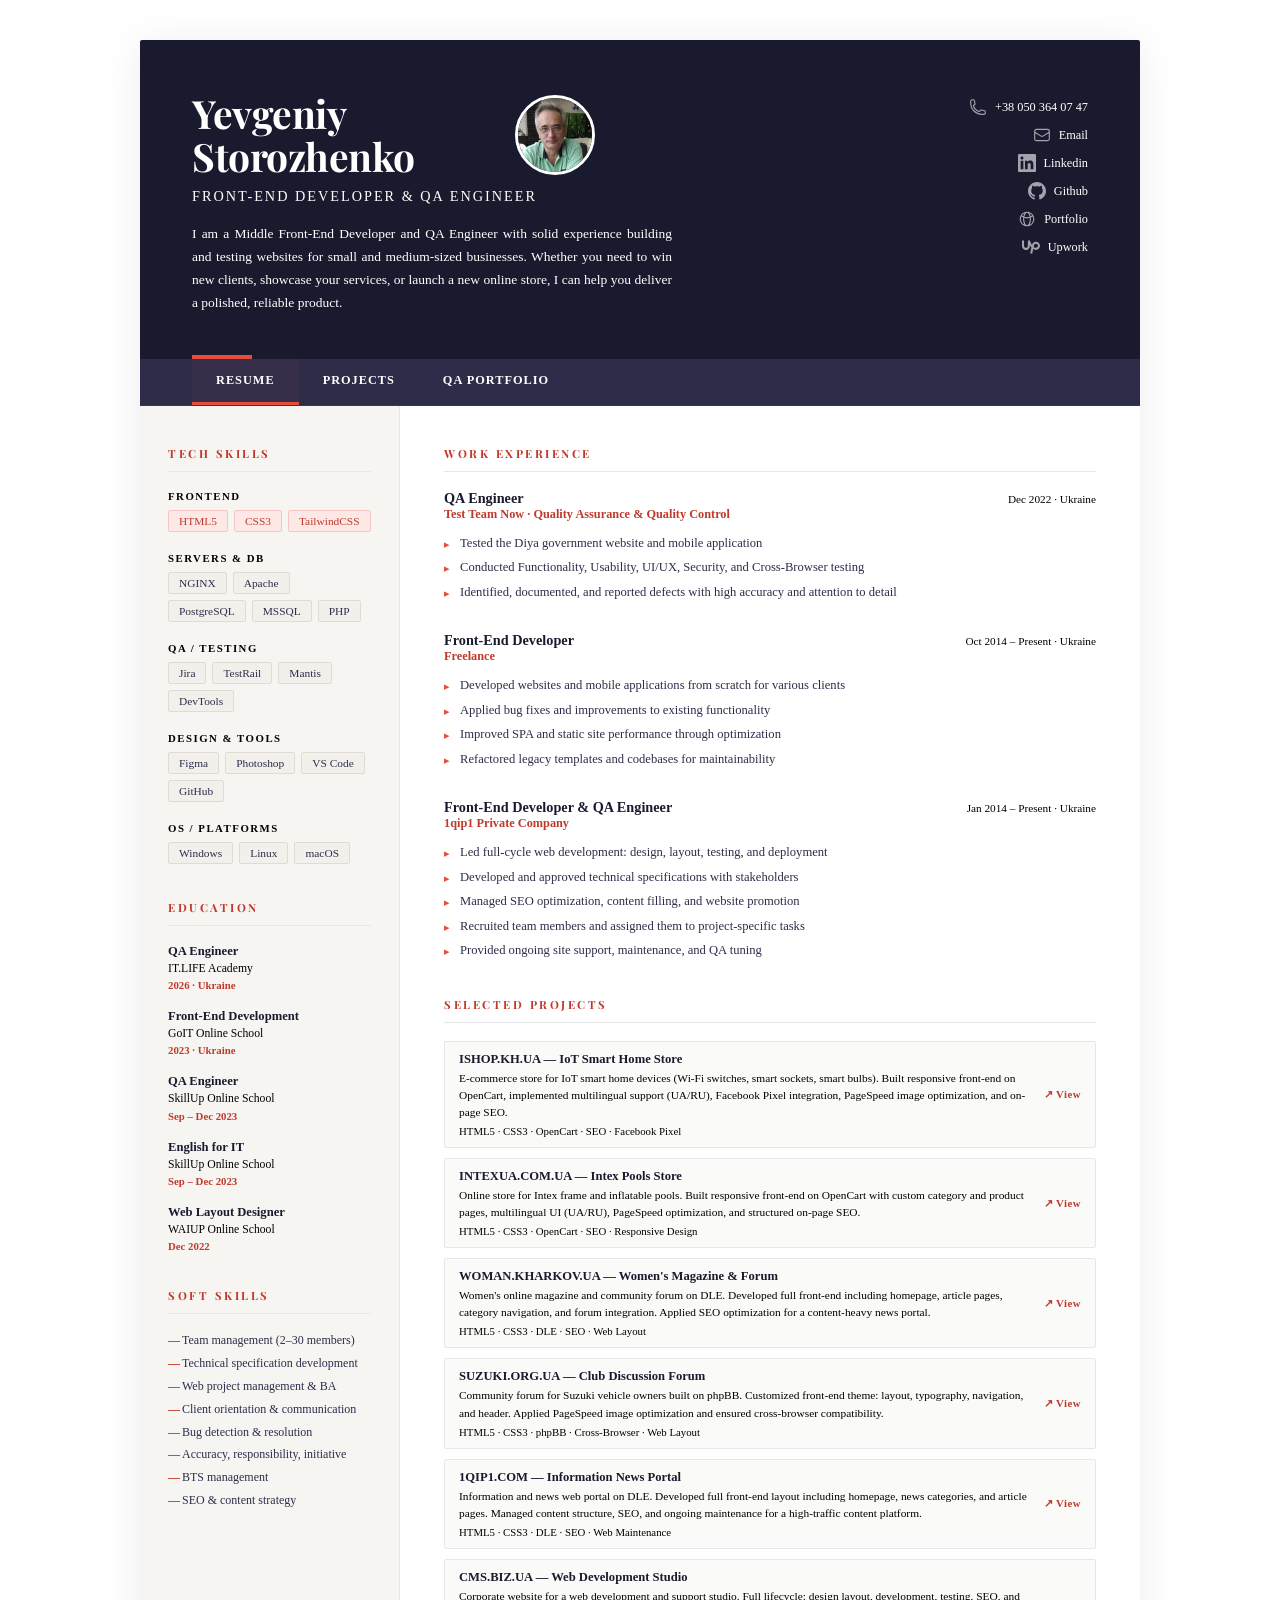
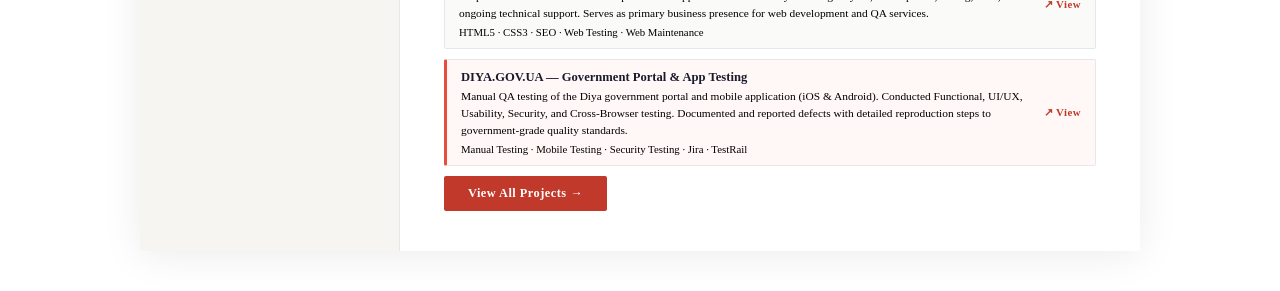
==== index.html @ 616c1025 "Initial commit" ====
<!DOCTYPE html>
<html lang="en">

<head>
  <meta charset="UTF-8">
  <title>Yevgeniy Storozhenko — Front-End Developer & QA Engineer</title>
  <meta name="viewport" content="width=device-width, initial-scale=1.0">
  <meta name="description"
    content="Yevgeniy Storozhenko is a Middle Front-End Developer and QA Engineer. Explore his resume, selected projects, QA portfolio, and web development experience.">
  <meta name="keywords" content="Front-End Developer, QA Engineer, Ukraine, web development, OpenCart, SEO, portfolio">
  <meta name="author" content="Yevgeniy Storozhenko">
  <meta name="robots" content="index, follow">
  <meta property="og:type" content="website">
  <meta property="og:title" content="Yevgeniy Storozhenko — Front-End Developer & QA Engineer">
  <meta property="og:description"
    content="Portfolio and resume of a Middle Front-End Developer and QA Engineer with experience in web development, testing, and SEO.">
  <meta property="og:url" content="http://portfolio.1qip1.com/index.html">
  <meta property="og:image" content="http://portfolio.1qip1.com/img/photo.webp">
  <meta property="og:site_name" content="Yevgeniy Storozhenko Portfolio">
  <meta name="twitter:card" content="summary_large_image">
  <link rel="canonical" href="http://portfolio.1qip1.com/index.html">
  <link rel="preconnect" href="https://fonts.googleapis.com">
  <link rel="preconnect" href="https://fonts.gstatic.com" crossorigin>
  <link rel="stylesheet" href="/styles/styles.css">
  <link rel="manifest" href="manifest.json">
  <link
    href="https://fonts.googleapis.com/css2?family=Playfair+Display:wght@400;700&family=DM+Sans:wght@300;400;500;600&display=swap"
    rel="stylesheet">
  <!-- Structured Data -->
  <script type="application/ld+json">
{
 "@context":"https://schema.org",
 "@type":"Person",
 "name":"Yevgeniy Storozhenko",
 "jobTitle":"QA Engineer",
 "email":"styevgeniy@gmail.com",
 "telephone":"+380503640747",
 "url":"https://portfolio.1qip1.com",
 "sameAs":["https://linkedin.com/in/yevgeniy-storozhenko","https://github.com/StYevgeniy"],
 "image":"https://portfolio.1qip1.com/img/photo.webp",
 "worksFor":[{"@type":"Organization","name":"Test Team Now"}]
}
</script>
  <link rel="icon" type="image/webp" href="img/favicon.webp">
</head>

<body>
  <div class="page">

    <!-- HEADER -->
    <div class="header">
      <div>
        <h1 class="header-name">Yevgeniy<br>Storozhenko
          <img src="img/photo.webp" class="avatar" alt="Yevgeniy Storozhenko" decoding="async" fetchpriority="high">
        </h1>
        <div class="header-title">Front-End Developer &amp; QA Engineer</div>
        <div class="header-summary">
          I am a Middle Front-End Developer and QA Engineer with solid experience building and testing websites for
          small and medium-sized businesses.
          Whether you need to win new clients, showcase your services, or launch a new online store, I can help you
          deliver a polished, reliable product.
        </div>
      </div>
      <div class="header-contacts">
        <a href="tel:+380503640747" class="contact-item">
          <svg class="contact-icon" viewBox="0 0 24 24" fill="none" stroke="currentColor" stroke-width="1.5">
            <path stroke-linecap="round" stroke-linejoin="round"
              d="M2.25 6.75c0 8.284 6.716 15 15 15h2.25a2.25 2.25 0 002.25-2.25v-1.372c0-.516-.351-.966-.852-1.091l-4.423-1.106c-.44-.11-.902.055-1.173.417l-.97 1.293c-.282.376-.769.542-1.21.38a12.035 12.035 0 01-7.143-7.143c-.162-.441.004-.928.38-1.21l1.293-.97c.363-.271.527-.734.417-1.173L6.963 3.102a1.125 1.125 0 00-1.091-.852H4.5A2.25 2.25 0 002.25 4.5v2.25z" />
          </svg>
          +38 050 364 07 47
        </a>
        <a href="mailto:styevgeniy@gmail.com" class="contact-item">
          <svg class="contact-icon" viewBox="0 0 24 24" fill="none" stroke="currentColor" stroke-width="1.5">
            <path stroke-linecap="round" stroke-linejoin="round"
              d="M21.75 6.75v10.5a2.25 2.25 0 01-2.25 2.25h-15a2.25 2.25 0 01-2.25-2.25V6.75m19.5 0A2.25 2.25 0 0019.5 4.5h-15a2.25 2.25 0 00-2.25 2.25m19.5 0v.243a2.25 2.25 0 01-1.07 1.916l-7.5 4.615a2.25 2.25 0 01-2.36 0L3.32 8.91a2.25 2.25 0 01-1.07-1.916V6.75" />
          </svg>
          Email
        </a>
        <a href="https://www.linkedin.com/in/yevgeniy-storozhenko" target="_blank" rel="noopener noreferrer"
          class="contact-item">
          <svg class="contact-icon" viewBox="0 0 24 24" fill="currentColor">
            <path
              d="M20.447 20.452h-3.554v-5.569c0-1.328-.027-3.037-1.852-3.037-1.853 0-2.136 1.445-2.136 2.939v5.667H9.351V9h3.414v1.561h.046c.477-.9 1.637-1.85 3.37-1.85 3.601 0 4.267 2.37 4.267 5.455v6.286zM5.337 7.433c-1.144 0-2.063-.926-2.063-2.065 0-1.138.92-2.063 2.063-2.063 1.14 0 2.064.925 2.064 2.063 0 1.139-.925 2.065-2.064 2.065zm1.782 13.019H3.555V9h3.564v11.452zM22.225 0H1.771C.792 0 0 .774 0 1.729v20.542C0 23.227.792 24 1.771 24h20.451C23.2 24 24 23.227 24 22.271V1.729C24 .774 23.2 0 22.222 0h.003z" />
          </svg>
          Linkedin
        </a>
        <a href="https://github.com/StYevgeniy" target="_blank" rel="noopener noreferrer" class="contact-item">
          <svg class="contact-icon" viewBox="0 0 24 24" fill="currentColor">
            <path
              d="M12 0c-6.626 0-12 5.373-12 12 0 5.302 3.438 9.8 8.207 11.387.599.111.793-.261.793-.577v-2.234c-3.338.726-4.033-1.416-4.033-1.416-.546-1.387-1.333-1.756-1.333-1.756-1.089-.745.083-.729.083-.729 1.205.084 1.839 1.237 1.839 1.237 1.07 1.834 2.807 1.304 3.492.997.107-.775.418-1.305.762-1.604-2.665-.305-5.467-1.334-5.467-5.931 0-1.311.469-2.381 1.236-3.221-.124-.303-.535-1.524.117-3.176 0 0 1.008-.322 3.301 1.23.957-.266 1.983-.399 3.003-.404 1.02.005 2.047.138 3.006.404 2.291-1.552 3.297-1.23 3.297-1.23.653 1.653.242 2.874.118 3.176.77.84 1.235 1.911 1.235 3.221 0 4.609-2.807 5.624-5.479 5.921.43.372.823 1.102.823 2.222v3.293c0 .319.192.694.801.576 4.765-1.589 8.199-6.086 8.199-11.386 0-6.627-5.373-12-12-12z" />
          </svg>
          Github
        </a>
        <a href="https://portfolio.cms.biz.ua" target="_blank" class="contact-item">
          <svg class="contact-icon" viewBox="0 0 24 24" fill="none" stroke="currentColor" stroke-width="1.5">
            <path stroke-linecap="round" stroke-linejoin="round"
              d="M12 21a9.004 9.004 0 008.716-6.747M12 21a9.004 9.004 0 01-8.716-6.747M12 21c2.485 0 4.5-4.03 4.5-9S14.485 3 12 3m0 18c-2.485 0-4.5-4.03-4.5-9S9.515 3 12 3m0 0a8.997 8.997 0 017.843 4.582M12 3a8.997 8.997 0 00-7.843 4.582m15.686 0A11.953 11.953 0 0112 10.5c-2.998 0-5.74-1.1-7.843-2.918m15.686 0A8.959 8.959 0 0121 12c0 .778-.099 1.533-.284 2.253M3.284 14.253A8.959 8.959 0 013 12c0-1.605.42-3.113 1.157-4.418" />
          </svg>
          Portfolio
        </a>
        <a href="https://www.upwork.com/freelancers/~01e5efda63ca91f8b1" target="_blank" class="contact-item">
          <svg class="contact-icon" viewBox="0 0 24 24" fill="currentColor">
            <path
              d="M18.561 13.158c-1.102 0-2.135-.467-3.074-1.227l.228-1.076.008-.042c.207-1.143.849-3.06 2.839-3.06 1.492 0 2.703 1.212 2.703 2.703-.001 1.489-1.212 2.702-2.704 2.702zm0-8.14c-2.539 0-4.51 1.649-5.31 4.366-1.22-1.834-2.148-4.036-2.687-5.892H7.828v7.112c-.002 1.406-1.141 2.546-2.547 2.546-1.405 0-2.543-1.14-2.543-2.546V3.492H0v7.112c0 2.914 2.37 5.303 5.281 5.303 2.913 0 5.283-2.389 5.283-5.303v-1.19c.529 1.107 1.182 2.229 1.974 3.221l-1.673 7.873h2.797l1.213-5.71c1.063.679 2.285 1.109 3.686 1.109 3 0 5.439-2.452 5.439-5.45 0-3-2.439-5.439-5.439-5.439z" />
          </svg>
          Upwork
        </a>
      </div>
    </div>

    <!-- NAVIGATION -->
    <nav class="main-nav">
      <a href="index.html" class="nav-link active">Resume</a>
      <a href="projects.html" class="nav-link">Projects</a>
      <a href="qa-portfolio.html" class="nav-link">QA Portfolio</a>
    </nav>

    <!-- BODY -->
    <div class="body">

      <!-- SIDEBAR -->
      <aside class="sidebar">

        <!-- TECH SKILLS -->
        <div class="section">
          <div class="section-title">Tech Skills</div>
          <div class="skill-group">
            <div class="skill-group-label">Frontend</div>
            <div class="tags">
              <span class="tag accent">HTML5</span>
              <span class="tag accent">CSS3</span>
              <span class="tag accent">TailwindCSS</span>
            </div>
          </div>
          <div class="skill-group">
            <div class="skill-group-label">Servers &amp; DB</div>
            <div class="tags">
              <span class="tag">NGINX</span>
              <span class="tag">Apache</span>
              <span class="tag">PostgreSQL</span>
              <span class="tag">MSSQL</span>
              <span class="tag">PHP</span>
            </div>
          </div>
          <div class="skill-group">
            <div class="skill-group-label">QA / Testing</div>
            <div class="tags">
              <span class="tag">Jira</span>
              <span class="tag">TestRail</span>
              <span class="tag">Mantis</span>
              <span class="tag">DevTools</span>
            </div>
          </div>
          <div class="skill-group">
            <div class="skill-group-label">Design &amp; Tools</div>
            <div class="tags">
              <span class="tag">Figma</span>
              <span class="tag">Photoshop</span>
              <span class="tag">VS Code</span>
              <span class="tag">GitHub</span>
            </div>
          </div>
          <div class="skill-group">
            <div class="skill-group-label">OS / Platforms</div>
            <div class="tags">
              <span class="tag">Windows</span>
              <span class="tag">Linux</span>
              <span class="tag">macOS</span>
            </div>
          </div>
        </div>

        <!-- EDUCATION -->
        <div class="section">
          <div class="section-title">Education</div>
          <div class="edu-item">
            <div class="edu-degree">QA Engineer</div>
            <div class="edu-school">IT.LIFE Academy</div>
            <div class="edu-date">2026 · Ukraine</div>
          </div>
          <div class="edu-item">
            <div class="edu-degree">Front-End Development</div>
            <div class="edu-school">GoIT Online School</div>
            <div class="edu-date">2023 · Ukraine</div>
          </div>
          <div class="edu-item">
            <div class="edu-degree">QA Engineer</div>
            <div class="edu-school">SkillUp Online School</div>
            <div class="edu-date">Sep – Dec 2023</div>
          </div>
          <div class="edu-item">
            <div class="edu-degree">English for IT</div>
            <div class="edu-school">SkillUp Online School</div>
            <div class="edu-date">Sep – Dec 2023</div>
          </div>
          <div class="edu-item">
            <div class="edu-degree">Web Layout Designer</div>
            <div class="edu-school">WAIUP Online School</div>
            <div class="edu-date">Dec 2022</div>
          </div>
        </div>

        <!-- SOFT SKILLS -->
        <div class="section">
          <div class="section-title">Soft Skills</div>
          <ul class="soft-list">
            <li>Team management (2–30 members)</li>
            <li>Technical specification development</li>
            <li>Web project management &amp; BA</li>
            <li>Client orientation &amp; communication</li>
            <li>Bug detection &amp; resolution</li>
            <li>Accuracy, responsibility, initiative</li>
            <li>BTS management</li>
            <li>SEO &amp; content strategy</li>
          </ul>
        </div>

      </aside>

      <!-- MAIN CONTENT -->
      <main class="main">

        <!-- EXPERIENCE -->
        <div class="section">
          <div class="section-title">Work Experience</div>

          <div class="exp-item">
            <div class="exp-header">
              <div>
                <div class="exp-role">QA Engineer</div>
                <div class="exp-company">Test Team Now · Quality Assurance &amp; Quality Control</div>
              </div>
              <div class="exp-date">Dec 2022 · Ukraine</div>
            </div>
            <ul class="exp-bullets">
              <li>Tested the Diya government website and mobile application</li>
              <li>Conducted Functionality, Usability, UI/UX, Security, and Cross-Browser testing</li>
              <li>Identified, documented, and reported defects with high accuracy and attention to detail</li>
            </ul>
          </div>

          <div class="exp-item">
            <div class="exp-header">
              <div>
                <div class="exp-role">Front-End Developer</div>
                <div class="exp-company">Freelance</div>
              </div>
              <div class="exp-date">Oct 2014 – Present · Ukraine</div>
            </div>
            <ul class="exp-bullets">
              <li>Developed websites and mobile applications from scratch for various clients</li>
              <li>Applied bug fixes and improvements to existing functionality</li>
              <li>Improved SPA and static site performance through optimization</li>
              <li>Refactored legacy templates and codebases for maintainability</li>
            </ul>
          </div>

          <div class="exp-item">
            <div class="exp-header">
              <div>
                <div class="exp-role">Front-End Developer &amp; QA Engineer</div>
                <div class="exp-company">1qip1 Private Company</div>
              </div>
              <div class="exp-date">Jan 2014 – Present · Ukraine</div>
            </div>
            <ul class="exp-bullets">
              <li>Led full-cycle web development: design, layout, testing, and deployment</li>
              <li>Developed and approved technical specifications with stakeholders</li>
              <li>Managed SEO optimization, content filling, and website promotion</li>
              <li>Recruited team members and assigned them to project-specific tasks</li>
              <li>Provided ongoing site support, maintenance, and QA tuning</li>
            </ul>
          </div>
        </div>

        <!-- SELECTED PROJECTS PREVIEW -->
        <div class="section">
          <div class="section-title">Selected Projects</div>

          <div class="project-item">
            <div>
              <div class="project-name">ISHOP.KH.UA — IoT Smart Home Store</div>
              <div class="project-desc">E-commerce store for IoT smart home devices (Wi-Fi switches, smart sockets,
                smart bulbs). Built responsive front-end on OpenCart, implemented multilingual support (UA/RU), Facebook
                Pixel integration, PageSpeed image optimization, and on-page SEO.</div>
              <div class="project-tags">HTML5 · CSS3 · OpenCart · SEO · Facebook Pixel</div>
            </div>
            <a href="https://ishop.kh.ua/" target="_blank" class="project-link">↗ View</a>
          </div>

          <div class="project-item">
            <div>
              <div class="project-name">INTEXUA.COM.UA — Intex Pools Store</div>
              <div class="project-desc">Online store for Intex frame and inflatable pools. Built responsive front-end on
                OpenCart with custom category and product pages, multilingual UI (UA/RU), PageSpeed optimization, and
                structured on-page SEO.</div>
              <div class="project-tags">HTML5 · CSS3 · OpenCart · SEO · Responsive Design</div>
            </div>
            <a href="https://intexua.com.ua/" target="_blank" class="project-link">↗ View</a>
          </div>

          <div class="project-item">
            <div>
              <div class="project-name">WOMAN.KHARKOV.UA — Women's Magazine &amp; Forum</div>
              <div class="project-desc">Women's online magazine and community forum on DLE. Developed full front-end
                including homepage, article pages, category navigation, and forum integration. Applied SEO optimization
                for a content-heavy news portal.</div>
              <div class="project-tags">HTML5 · CSS3 · DLE · SEO · Web Layout</div>
            </div>
            <a href="https://woman.kharkov.ua" target="_blank" class="project-link">↗ View</a>
          </div>

          <div class="project-item">
            <div>
              <div class="project-name">SUZUKI.ORG.UA — Club Discussion Forum</div>
              <div class="project-desc">Community forum for Suzuki vehicle owners built on phpBB. Customized front-end
                theme: layout, typography, navigation, and header. Applied PageSpeed image optimization and ensured
                cross-browser compatibility.</div>
              <div class="project-tags">HTML5 · CSS3 · phpBB · Cross-Browser · Web Layout</div>
            </div>
            <a href="https://suzuki.org.ua" target="_blank" class="project-link">↗ View</a>
          </div>

          <div class="project-item">
            <div>
              <div class="project-name">1QIP1.COM — Information News Portal</div>
              <div class="project-desc">Information and news web portal on DLE. Developed full front-end layout
                including homepage, news categories, and article pages. Managed content structure, SEO, and ongoing
                maintenance for a high-traffic content platform.</div>
              <div class="project-tags">HTML5 · CSS3 · DLE · SEO · Web Maintenance</div>
            </div>
            <a href="https://1qip1.com" target="_blank" class="project-link">↗ View</a>
          </div>

          <div class="project-item">
            <div>
              <div class="project-name">CMS.BIZ.UA — Web Development Studio</div>
              <div class="project-desc">Corporate website for a web development and support studio. Full lifecycle:
                design layout, development, testing, SEO, and ongoing technical support. Serves as primary business
                presence for web development and QA services.</div>
              <div class="project-tags">HTML5 · CSS3 · SEO · Web Testing · Web Maintenance</div>
            </div>
            <a href="https://cms.biz.ua" target="_blank" class="project-link">↗ View</a>
          </div>

          <div class="project-item qa-project">
            <div>
              <div class="project-name">DIYA.GOV.UA — Government Portal &amp; App Testing</div>
              <div class="project-desc">Manual QA testing of the Diya government portal and mobile application (iOS
                &amp; Android). Conducted Functional, UI/UX, Usability, Security, and Cross-Browser testing. Documented
                and reported defects with detailed reproduction steps to government-grade quality standards.</div>
              <div class="project-tags">Manual Testing · Mobile Testing · Security Testing · Jira · TestRail</div>
            </div>
            <a href="https://diia.gov.ua" target="_blank" class="project-link">↗ View</a>
          </div>

          <div class="action-row">
            <a href="projects.html" class="btn-primary">View All Projects →</a>
          </div>
        </div>

      </main>
    </div>
  </div>
</body>

</html>
---- styles/styles.css ----
/* ─── CSS VARIABLES ─── */
:root {
  --ink: #1a1a2e;
  --ink2: #2d2d4a;
  --accent: #c0392b;
  --accent2: #e74c3c;
  --accent3: #ffffff;
  --muted: #000000;
  --border: #e5e7eb;
  --bg: #fafaf8;
  --card: #ffffff;
  --tag: #f3f0ec;
  --success: #10b981;
  --danger: #ef4444;
  --warning: #f59e0b;
}

/* ─── RESET & BASE ─── */
*,
*::before,
*::after {
  box-sizing: border-box;
  margin: 0;
  padding: 0;
}

html {
  font-size: 15px;
  scroll-behavior: smooth;
}

img {
  max-width: 100%;
  height: auto;
}

.page {
  max-width: 1000px;
  margin: 40px auto;
  background: var(--card, #ffffff);
  box-shadow: 0 4px 40px rgba(0, 0, 0, 0.08);
  border-radius: 2px;
  overflow: hidden;
}

/* ─── HEADER ─── */
.header {
  display: grid;
  grid-template-columns: 1fr auto;
  gap: 32px;
  padding: 52px 52px 44px;
  background: var(--ink, #1a1a2e);
  color: #fff;
  position: relative;
}

.header::after {
  content: '';
  position: absolute;
  bottom: 0;
  left: 52px;
  width: 60px;
  height: 4px;
  background: var(--accent2, #e74c3c);
}

.header.compact {
  padding: 32px 52px 28px;
}

.header.compact::after {
  left: 52px;
}

.header-name {
  font-family: 'Playfair Display', serif;
  font-size: 2.6rem;
  font-weight: 700;
  line-height: 1.1;
  letter-spacing: -0.5px;
  margin-bottom: 10px;
  display: flex;
  flex-direction: row;
  align-items: center;
  gap: 100px;
  max-width: 480px;
}

.avatar {
  width: 80px;
  height: 80px;
  border-radius: 50%;
  object-fit: cover;
  border: 3px solid #ffffff;
  flex-shrink: 0;
}

.header-title {
  font-size: 0.95rem;
  font-weight: 500;
  color: #ffffff;
  letter-spacing: 2px;
  text-transform: uppercase;
  margin-bottom: 18px;
}

.header-summary {
  font-size: 0.9rem;
  color: #ffffff;
  font-weight: 300;
  max-width: 480px;
  line-height: 1.7;
  text-align: justify;
}

.header-contacts {
  display: flex;
  flex-direction: column;
  gap: 10px;
  align-items: flex-end;
  justify-content: flex-start;
  padding-top: 6px;
  white-space: nowrap;
}

.compact-contacts {
  gap: 8px;
  padding-top: 0;
}

.contact-item {
  display: flex;
  align-items: center;
  gap: 8px;
  color: #ffffff;
  font-size: 0.82rem;
  text-decoration: none;
  transition: color 0.2s;
}

.contact-item:hover {
  color: var(--accent2, #e74c3c);
}

.contact-icon {
  width: 18px;
  height: 18px;
  opacity: 0.6;
  flex-shrink: 0;
}

/* ─── NAVIGATION ─── */
.main-nav {
  display: flex;
  gap: 0;
  background: var(--ink2, #2d2d4a);
  padding: 0 52px;
  border-bottom: 1px solid rgba(255, 255, 255, 0.05);
}

.nav-link {
  padding: 14px 24px;
  color: #ffffff;
  text-decoration: none;
  font-size: 0.82rem;
  font-weight: 600;
  letter-spacing: 1px;
  text-transform: uppercase;
  transition: all 0.2s;
  border-bottom: 3px solid transparent;
}

.nav-link:hover {
  color: #fff;
  background: rgba(255, 255, 255, 0.03);
}

.nav-link.active {
  color: #ffffff;
  border-bottom-color: var(--accent2, #e74c3c);
  background: rgba(231, 76, 60, 0.05);
}

/* ─── BODY ─── */
.body {
  display: grid;
  grid-template-columns: 260px 1fr;
}

/* ─── SIDEBAR ─── */
.sidebar {
  background: #f7f5f2;
  padding: 40px 28px;
  border-right: 1px solid var(--border, #e5e7eb);
}

/* ─── MAIN ─── */
.main {
  padding: 40px 44px;
}

.main.full-width {
  padding: 40px 52px;
}

/* ─── SECTION ─── */
.section {
  margin-bottom: 36px;
}

.section:last-child {
  margin-bottom: 0;
}

.section-title {
  font-family: 'Playfair Display', serif;
  font-size: 0.75rem;
  font-weight: 700;
  letter-spacing: 2.5px;
  text-transform: uppercase;
  color: var(--accent, #c0392b);
  margin-bottom: 18px;
  padding-bottom: 10px;
  border-bottom: 1px solid var(--border, #e5e7eb);
}

.section-desc {
  font-size: 0.88rem;
  color: var(--muted, #000000);
  margin-bottom: 20px;
  line-height: 1.6;
}

/* ─── SKILLS ─── */
.skill-group {
  margin-bottom: 20px;
}

.skill-group-label {
  font-size: 0.72rem;
  font-weight: 600;
  text-transform: uppercase;
  letter-spacing: 1.5px;
  color: var(--muted, #000000);
  margin-bottom: 8px;
}

.tags {
  display: flex;
  flex-wrap: wrap;
  gap: 6px;
}

.tag {
  background: var(--tag, #f3f0ec);
  color: var(--ink2, #2d2d4a);
  font-size: 0.76rem;
  font-weight: 500;
  padding: 4px 10px;
  border-radius: 2px;
  border: 1px solid #e0dbd4;
}

.tag.accent {
  background: #fde8e6;
  border-color: #f5c6c3;
  color: var(--accent, #c0392b);
}

/* ─── EDUCATION ─── */
.edu-item {
  margin-bottom: 18px;
}

.edu-item:last-child {
  margin-bottom: 0;
}

.edu-degree {
  font-weight: 600;
  font-size: 0.84rem;
  color: var(--ink, #1a1a2e);
  margin-bottom: 2px;
}

.edu-school {
  font-size: 0.78rem;
  color: var(--muted, #000000);
  line-height: 1.4;
}

.edu-date {
  font-size: 0.72rem;
  color: var(--accent, #c0392b);
  font-weight: 600;
  margin-top: 2px;
}

/* ─── SOFT SKILLS ─── */
.soft-list {
  list-style: none;
  display: flex;
  flex-direction: column;
  gap: 6px;
}

.soft-list li {
  font-size: 0.8rem;
  color: var(--ink2, #2d2d4a);
  padding-left: 14px;
  position: relative;
  line-height: 1.4;
}

.soft-list li::before {
  content: '—';
  position: absolute;
  left: 0;
  color: var(--accent, #c0392b);
  font-weight: 700;
}

/* ─── EXPERIENCE ─── */
.exp-item {
  margin-bottom: 30px;
}

.exp-item:last-child {
  margin-bottom: 0;
}

.exp-header {
  display: flex;
  justify-content: space-between;
  align-items: flex-start;
  gap: 16px;
  margin-bottom: 4px;
}

.exp-role {
  font-weight: 700;
  font-size: 0.95rem;
  color: var(--ink, #1a1a2e);
}

.exp-company {
  font-size: 0.82rem;
  color: var(--accent, #c0392b);
  font-weight: 600;
  margin-bottom: 2px;
}

.exp-date {
  font-size: 0.75rem;
  color: var(--muted, #000000);
  white-space: nowrap;
  font-weight: 500;
  padding-top: 3px;
  flex-shrink: 0;
}

.exp-bullets {
  list-style: none;
  margin-top: 10px;
  display: flex;
  flex-direction: column;
  gap: 5px;
}

.exp-bullets li {
  font-size: 0.84rem;
  color: var(--ink2, #2d2d4a);
  padding-left: 16px;
  position: relative;
  line-height: 1.55;
}

.exp-bullets li::before {
  content: '▸';
  position: absolute;
  left: 0;
  color: var(--accent2, #e74c3c);
  font-size: 0.7rem;
  top: 3px;
}

/* ─── PROJECTS (Resume page) ─── */
.project-item {
  margin-bottom: 10px;
  display: grid;
  grid-template-columns: 1fr auto;
  gap: 8px;
  align-items: center;
  padding: 10px 14px;
  background: var(--bg, #fafaf8);
  border: 1px solid var(--border, #e5e7eb);
  border-radius: 2px;
}

.project-name {
  font-weight: 600;
  font-size: 0.84rem;
  color: var(--ink, #1a1a2e);
}

.project-tags {
  font-size: 0.72rem;
  color: var(--muted, #000000);
  margin-top: 2px;
}

.project-link {
  font-size: 0.72rem;
  color: var(--accent, #c0392b);
  text-decoration: none;
  font-weight: 600;
  letter-spacing: 0.5px;
  white-space: nowrap;
}

.project-link:hover {
  text-decoration: underline;
}

.project-desc {
  font-size: 0.76rem;
  color: var(--muted, #000000);
  margin-top: 3px;
  margin-bottom: 4px;
  line-height: 1.5;
}

.qa-project {
  border-left: 3px solid var(--accent2, #e74c3c);
  background: #fff8f7;
}

/* ─── BUTTON ─── */
.btn-primary {
  display: inline-block;
  padding: 10px 24px;
  background: var(--accent, #c0392b);
  color: #fff;
  text-decoration: none;
  font-size: 0.82rem;
  font-weight: 600;
  letter-spacing: 0.5px;
  border-radius: 2px;
  transition: background 0.2s;
}

.btn-primary:hover {
  background: var(--accent2, #e74c3c);
}

/* ─── PROJECTS PAGE ─── */
.projects-intro {
  font-size: 0.9rem;
  color: var(--muted, #000000);
  margin-bottom: 28px;
  line-height: 1.7;
}

.project-category {
  margin-bottom: 36px;
}

.project-category:last-child {
  margin-bottom: 0;
}

.category-title {
  font-family: 'Playfair Display', serif;
  font-size: 1.1rem;
  font-weight: 700;
  color: var(--ink, #1a1a2e);
  margin-bottom: 18px;
  padding-bottom: 8px;
  border-bottom: 2px solid var(--accent, #c0392b);
  display: inline-block;
}

.project-card {
  display: grid;
  grid-template-columns: 280px 1fr;
  gap: 0;
  background: var(--card, #ffffff);
  border: 1px solid var(--border, #e5e7eb);
  border-radius: 4px;
  overflow: hidden;
  margin-bottom: 16px;
  transition: box-shadow 0.2s;
}

.project-card:hover {
  box-shadow: 0 4px 20px rgba(0, 0, 0, 0.08);
}

.project-card-image {
  background: #f0eeea;
  display: flex;
  align-items: center;
  justify-content: center;
  overflow: hidden;
  min-height: 180px;
}

.project-card-image img {
  width: 100%;
  height: 100%;
  object-fit: cover;
  display: block;
}

.project-card-content {
  padding: 20px 24px;
  display: flex;
  flex-direction: column;
}

.project-card-header {
  display: flex;
  justify-content: space-between;
  align-items: flex-start;
  gap: 12px;
  margin-bottom: 8px;
}

.project-card-name {
  font-weight: 700;
  font-size: 0.92rem;
  color: var(--ink, #1a1a2e);
  line-height: 1.3;
}

.project-card-year {
  font-size: 0.72rem;
  color: var(--muted, #000000);
  font-weight: 600;
  background: var(--tag, #f3f0ec);
  padding: 2px 8px;
  border-radius: 2px;
  white-space: nowrap;
}

.project-card-desc {
  font-size: 0.82rem;
  color: var(--muted, #000000);
  line-height: 1.6;
  margin-bottom: 12px;
  flex-grow: 1;
}

.project-card-tags {
  display: flex;
  flex-wrap: wrap;
  gap: 5px;
  margin-bottom: 12px;
}

.project-card-tags .tag {
  font-size: 0.7rem;
  padding: 2px 8px;
}

.project-card-link {
  font-size: 0.78rem;
  color: var(--accent, #c0392b);
  text-decoration: none;
  font-weight: 600;
  align-self: flex-start;
}

.project-card-link:hover {
  text-decoration: underline;
}

.project-card-link.disabled {
  color: var(--muted, #000000);
  cursor: not-allowed;
}

.project-card-link.disabled:hover {
  text-decoration: none;
}

/* ─── QA PORTFOLIO ─── */
.qa-header {
  background: linear-gradient(135deg, var(--ink, #1a1a2e) 0%, var(--ink2, #2d2d4a) 100%);
  color: #fff;
  padding: 40px 44px;
  margin: -40px -52px 36px -52px;
  border-bottom: 3px solid var(--accent2, #e74c3c);
}

.qa-badge {
  display: inline-block;
  color: #fff;
  font-size: 0.7rem;
  font-weight: 700;
  letter-spacing: 2px;
  text-transform: uppercase;
  padding: 4px 0px;
  border-radius: 2px;
  margin-bottom: 16px;
}

.qa-title {
  font-family: 'Playfair Display', serif;
  font-size: 1.6rem;
  font-weight: 700;
  line-height: 1.3;
  margin-bottom: 10px;
}

.qa-subtitle {
  font-size: 0.9rem;
  color: #a0a0b8;
  font-weight: 300;
  line-height: 1.6;
  margin-bottom: 20px;
  max-width: 600px;
}

.qa-meta {
  display: flex;
  flex-wrap: wrap;
  gap: 16px 28px;
}

.qa-meta-item {
  font-size: 0.8rem;
  color: #c8c8d8;
}

.qa-meta-item strong {
  color: #fff;
  font-weight: 600;
}

/* Scope Grid */
.scope-grid {
  display: grid;
  grid-template-columns: repeat(3, 1fr);
  gap: 16px;
}

.scope-card {
  background: var(--bg, #fafaf8);
  border: 1px solid var(--border, #e5e7eb);
  border-radius: 4px;
  padding: 20px;
  text-align: center;
}

.scope-icon {
  font-size: 1.8rem;
  margin-bottom: 10px;
}

.scope-card h4 {
  font-size: 0.85rem;
  font-weight: 700;
  color: var(--ink, #1a1a2e);
  margin-bottom: 6px;
}

.scope-card p {
  font-size: 0.78rem;
  color: var(--muted, #000000);
  line-height: 1.5;
}

/* Test Cases Table */
.testcases-table-wrapper,
.checklist-table-wrapper {
  overflow-x: auto;
  border: 1px solid var(--border, #e5e7eb);
  border-radius: 4px;
  margin-bottom: 20px;
}

.testcases-table,
.checklist-table {
  width: 100%;
  border-collapse: collapse;
  font-size: 0.82rem;
}

.testcases-table th,
.checklist-table th {
  background: var(--ink, #1a1a2e);
  color: #fff;
  font-weight: 600;
  text-align: left;
  padding: 10px 14px;
  font-size: 0.75rem;
  letter-spacing: 0.5px;
  text-transform: uppercase;
}

.testcases-table td,
.checklist-table td {
  padding: 10px 14px;
  border-bottom: 1px solid var(--border, #e5e7eb);
  color: var(--ink2, #2d2d4a);
  vertical-align: top;
}

.testcases-table tr:nth-child(even),
.checklist-table tr:nth-child(even) {
  background: #fafafa;
}

.testcases-table tr:hover,
.checklist-table tr:hover {
  background: #f3f0ec;
}

.testcases-table tr.fail-row,
.checklist-table tr.fail-row {
  background: #fef2f2;
}

.testcases-table tr.fail-row:hover,
.checklist-table tr.fail-row:hover {
  background: #fee2e2;
}

.testcases-table code {
  background: #e8e8f0;
  padding: 2px 6px;
  border-radius: 3px;
  font-size: 0.75rem;
  font-family: 'Courier New', monospace;
  color: var(--ink, #1a1a2e);
}

.priority {
  display: inline-block;
  padding: 2px 8px;
  border-radius: 2px;
  font-size: 0.7rem;
  font-weight: 700;
  text-transform: uppercase;
  letter-spacing: 0.5px;
}

.priority.high {
  background: #fee2e2;
  color: #991b1b;
}

.priority.medium {
  background: #fef3c7;
  color: #92400e;
}

.priority.low {
  background: #d1fae5;
  color: #065f46;
}

.status {
  display: inline-block;
  padding: 2px 10px;
  border-radius: 2px;
  font-size: 0.7rem;
  font-weight: 700;
  text-transform: uppercase;
  letter-spacing: 0.5px;
}

.status.pass {
  background: #d1fae5;
  color: #065f46;
}

.status.fail {
  background: #fee2e2;
  color: #991b1b;
}

.status-new {
  color: var(--accent, #c0392b);
  font-weight: 700;
}

/* Test Summary */
.test-summary {
  display: flex;
  gap: 16px;
  justify-content: center;
}

.summary-box {
  text-align: center;
  padding: 16px 28px;
  border-radius: 4px;
  min-width: 100px;
}

.summary-box.pass-box {
  background: #ecfdf5;
  border: 1px solid #a7f3d0;
}

.summary-box.fail-box {
  background: #fef2f2;
  border: 1px solid #fecaca;
}

.summary-box.total-box {
  background: #f3f0ec;
  border: 1px solid #e0dbd4;
}

.summary-box.rate-box {
  background: #eff6ff;
  border: 1px solid #bfdbfe;
}

.summary-number {
  display: block;
  font-size: 1.6rem;
  font-weight: 700;
  color: var(--ink, #1a1a2e);
  line-height: 1;
  margin-bottom: 4px;
}

.summary-label {
  font-size: 0.72rem;
  color: var(--muted, #000000);
  text-transform: uppercase;
  letter-spacing: 1px;
  font-weight: 600;
}

/* Bug Reports */
.bug-report {
  background: var(--bg, #fafaf8);
  border: 1px solid var(--border, #e5e7eb);
  border-radius: 4px;
  padding: 28px;
  margin-bottom: 24px;
}

.bug-report:last-child {
  margin-bottom: 0;
}

.bug-header {
  display: flex;
  align-items: center;
  gap: 12px;
  margin-bottom: 12px;
  flex-wrap: wrap;
}

.bug-id {
  background: var(--ink, #1a1a2e);
  color: #fff;
  font-size: 0.75rem;
  font-weight: 700;
  padding: 4px 10px;
  border-radius: 2px;
  letter-spacing: 1px;
}

.bug-severity,
.bug-priority {
  font-size: 0.7rem;
  font-weight: 700;
  padding: 3px 10px;
  border-radius: 2px;
  text-transform: uppercase;
  letter-spacing: 0.5px;
}

.bug-severity.medium {
  background: #fef3c7;
  color: #92400e;
}

.bug-severity.low {
  background: #d1fae5;
  color: #065f46;
}

.bug-priority.high {
  background: #fee2e2;
  color: #991b1b;
}

.bug-priority.medium {
  background: #fef3c7;
  color: #92400e;
}

.bug-title {
  font-size: 1rem;
  font-weight: 700;
  color: var(--ink, #1a1a2e);
  margin-bottom: 16px;
  line-height: 1.4;
}

.bug-grid {
  display: grid;
  grid-template-columns: repeat(auto-fit, minmax(200px, 1fr));
  gap: 12px;
  margin-bottom: 20px;
  padding: 16px;
  background: var(--card, #ffffff);
  border-radius: 4px;
  border: 1px solid var(--border, #e5e7eb);
}

.bug-field {
  display: flex;
  flex-direction: column;
  gap: 2px;
}

.bug-label {
  font-size: 0.7rem;
  color: var(--muted, #000000);
  text-transform: uppercase;
  letter-spacing: 1px;
  font-weight: 600;
}

.bug-value {
  font-size: 0.82rem;
  color: var(--ink2, #2d2d4a);
  font-weight: 500;
}

.bug-section {
  margin-bottom: 16px;
}

.bug-section:last-child {
  margin-bottom: 0;
}

.bug-section h5 {
  font-size: 0.78rem;
  font-weight: 700;
  color: var(--accent, #c0392b);
  text-transform: uppercase;
  letter-spacing: 1px;
  margin-bottom: 6px;
}

.bug-section p {
  font-size: 0.84rem;
  color: var(--ink2, #2d2d4a);
  line-height: 1.6;
}

.bug-section ol {
  padding-left: 20px;
  font-size: 0.84rem;
  color: var(--ink2, #2d2d4a);
  line-height: 1.8;
}

.bug-section.two-col {
  display: grid;
  grid-template-columns: 1fr 1fr;
  gap: 20px;
}

.bug-section code {
  background: #e8e8f0;
  padding: 2px 6px;
  border-radius: 3px;
  font-family: 'Courier New', monospace;
  font-size: 0.78rem;
}

/* Skills Demonstrated */
.skills-demo {
  display: flex;
  flex-direction: column;
  gap: 12px;
}

.skill-demo-item {
  display: flex;
  align-items: flex-start;
  gap: 12px;
  padding: 12px 16px;
  background: var(--bg, #fafaf8);
  border: 1px solid var(--border, #e5e7eb);
  border-radius: 4px;
  font-size: 0.85rem;
  color: var(--ink2, #2d2d4a);
  line-height: 1.6;
}

.skill-demo-check {
  color: var(--success, #10b981);
  font-weight: 700;
  font-size: 1rem;
  flex-shrink: 0;
  margin-top: 1px;
}

/* ─── FOOTER ─── */
.site-footer {
  background: var(--ink, #1a1a2e);
  color: #a0a0b8;
  text-align: center;
  padding: 24px 52px;
  font-size: 0.8rem;
}

.site-footer a {
  color: var(--accent3, #ffffff);
  font-size: 0.82rem;
  text-decoration: none;
  transition: color 0.2s;
}

.site-footer a:hover {
  text-decoration: underline;
  color: var(--accent2, #e74c3c);
}

/* ─── PRINT ─── */
@media print {
  body {
    background: #fff;
  }

  .page {
    max-width: 100%;
    margin: 0;
    box-shadow: none;
    border-radius: 0;
  }

  .main-nav {
    display: none;
  }

  a {
    color: inherit;
    text-decoration: none;
  }

  .project-card {
    break-inside: avoid;
  }

  .bug-report {
    break-inside: avoid;
  }
}

/* ─── RESPONSIVE ─── */
@media (max-width: 900px) {
  .scope-grid {
    grid-template-columns: repeat(2, 1fr);
  }

  .project-card {
    grid-template-columns: 1fr;
  }

  .project-card-image {
    min-height: 200px;
  }

  .bug-section.two-col {
    grid-template-columns: 1fr;
  }

  .header-name {
    gap: 40px;
    font-size: 2.4rem;
  }

  .avatar {
    width: 70px;
    height: 70px;
  }
}

@media (max-width: 680px) {
  .header {
    grid-template-columns: 1fr;
    padding: 32px 24px;
  }

  .header.compact {
    padding: 24px 24px 20px;
  }

  .header-name {
    font-size: 2.2rem;
    gap: 20px;
    flex-wrap: wrap;
    justify-content: center;
    text-align: left;
  }

  .avatar {
    width: 60px;
    height: 60px;
    order: -1;
  }

  .header-contacts {
    align-items: flex-start;
  }

  .compact-contacts {
    flex-direction: row;
    flex-wrap: wrap;
  }

  .main-nav {
    padding: 0 20px;
    flex-wrap: wrap;
  }

  .nav-link {
    padding: 10px 16px;
    font-size: 0.7rem;
  }

  .body {
    grid-template-columns: 1fr;
  }

  .main {
    padding: 28px 24px;
  }

  .main.full-width {
    padding: 28px 24px;
  }

  .sidebar {
    padding: 28px 24px;
    border-right: none;
    border-bottom: 1px solid var(--border, #e5e7eb);
  }

  .qa-header {
    margin: -28px -24px 28px -24px;
    padding: 28px 24px;
  }

  .scope-grid {
    grid-template-columns: 1fr;
  }

  .test-summary {
    flex-wrap: wrap;
  }

  .summary-box {
    min-width: 80px;
    padding: 12px 16px;
  }

  .bug-grid {
    grid-template-columns: 1fr;
  }

  .testcases-table-wrapper,
  .checklist-table-wrapper {
    font-size: 0.75rem;
  }

  .testcases-table th,
  .testcases-table td,
  .checklist-table th,
  .checklist-table td {
    padding: 8px 10px;
  }
}
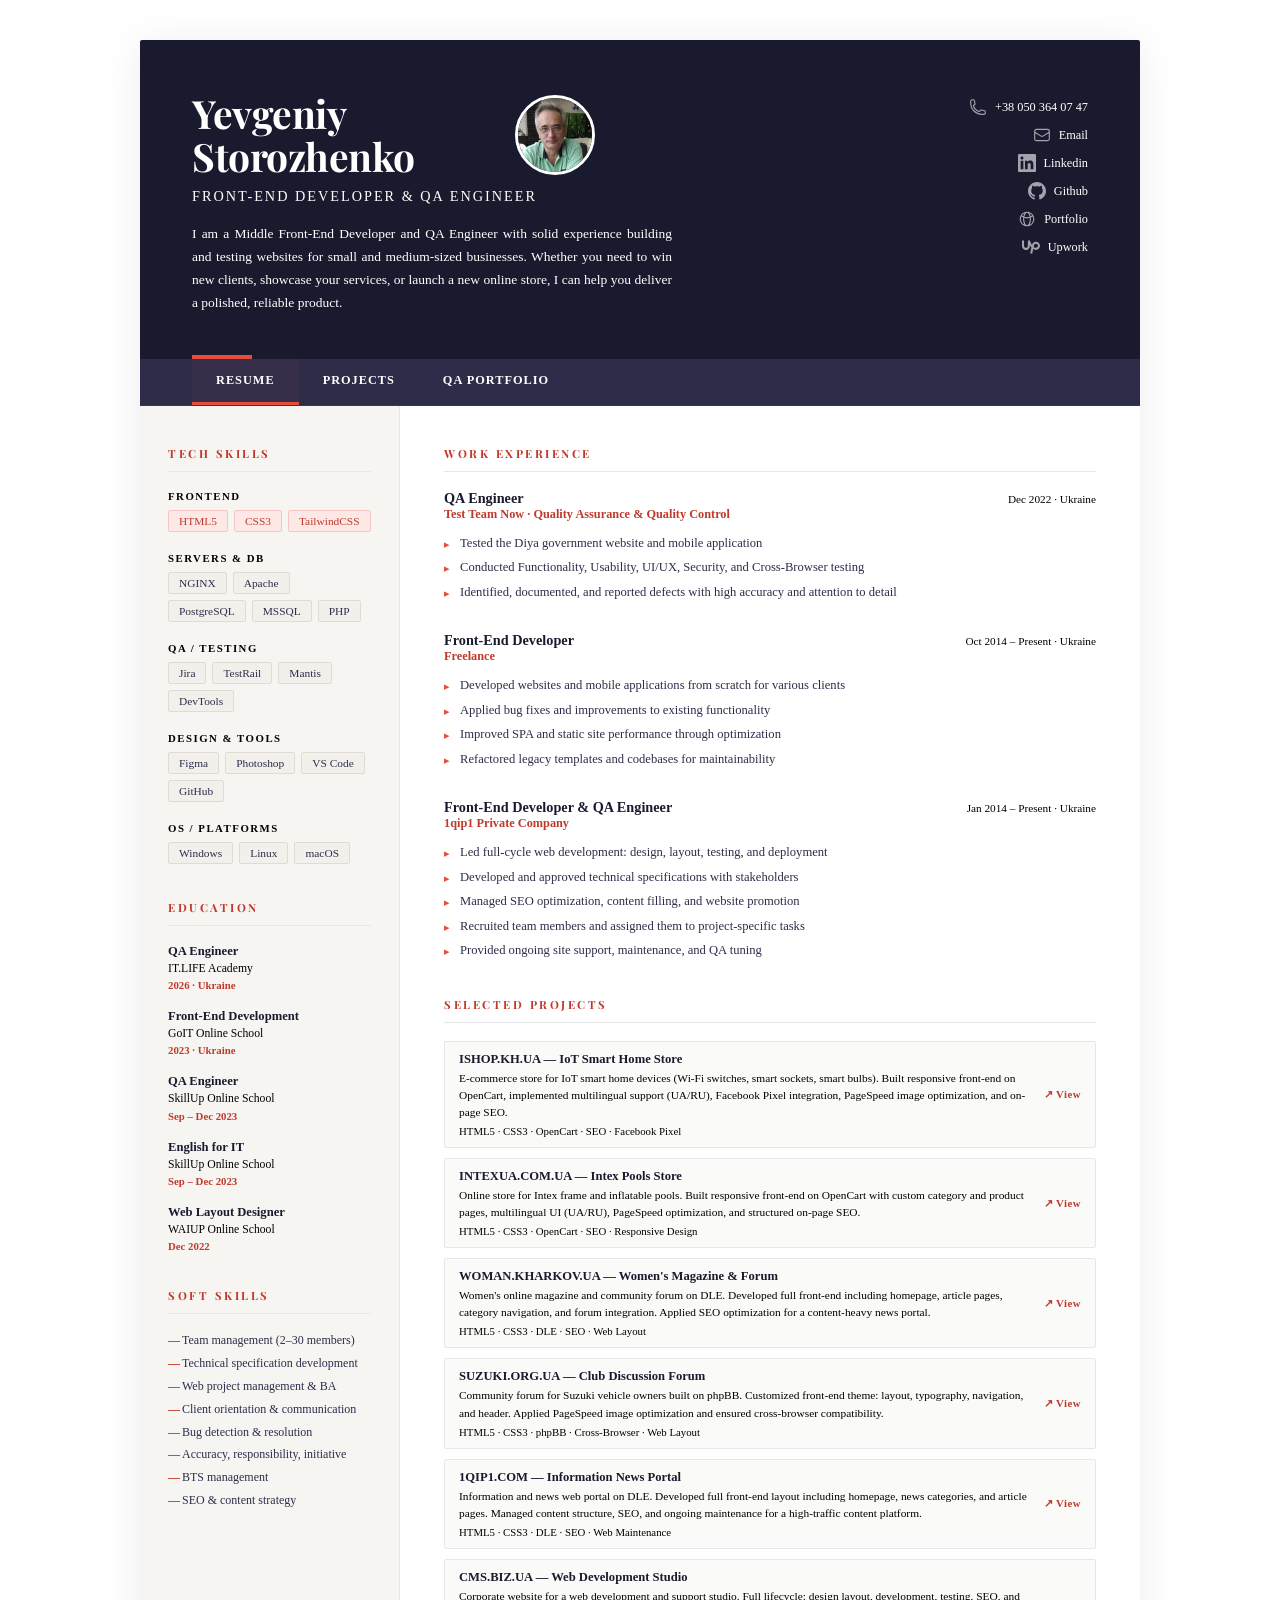
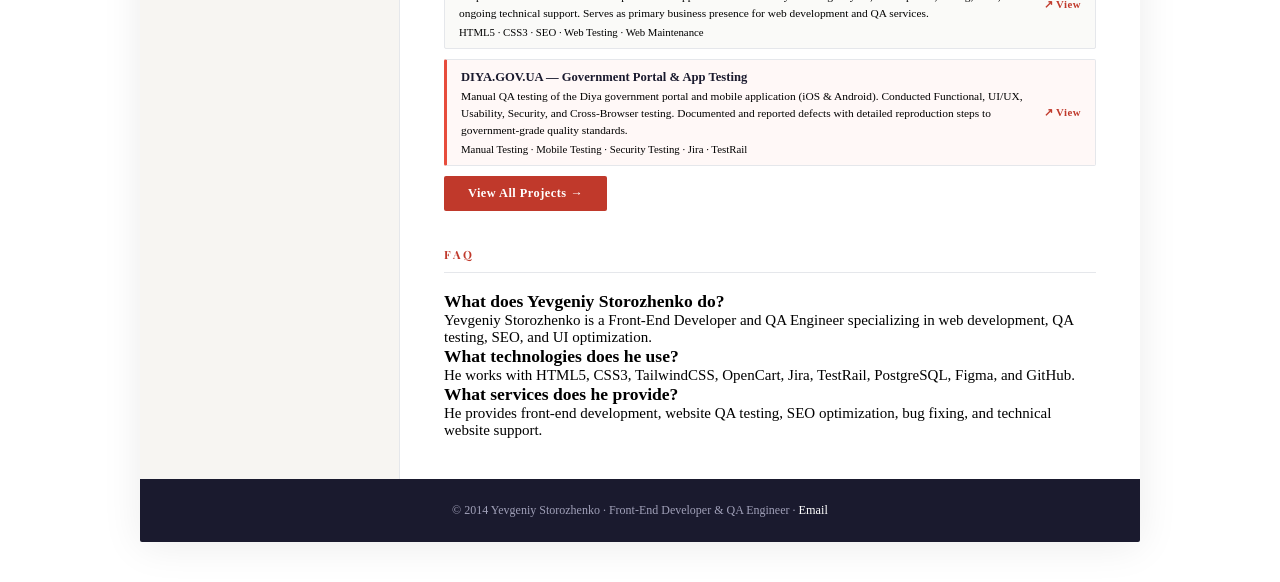
==== commit f0b0041e: "Add files via upload" ====
--- a/index.html
+++ b/index.html
@@ -14,34 +14,127 @@
   <meta property="og:title" content="Yevgeniy Storozhenko — Front-End Developer & QA Engineer">
   <meta property="og:description"
     content="Portfolio and resume of a Middle Front-End Developer and QA Engineer with experience in web development, testing, and SEO.">
-  <meta property="og:url" content="http://portfolio.1qip1.com/index.html">
-  <meta property="og:image" content="http://portfolio.1qip1.com/img/photo.webp">
+  <meta property="og:url" content="https://portfolio.1qip1.com/">
+  <meta property="og:image" content="https://portfolio.1qip1.com/img/photo.webp">
   <meta property="og:site_name" content="Yevgeniy Storozhenko Portfolio">
   <meta name="twitter:card" content="summary_large_image">
-  <link rel="canonical" href="http://portfolio.1qip1.com/index.html">
   <link rel="preconnect" href="https://fonts.googleapis.com">
   <link rel="preconnect" href="https://fonts.gstatic.com" crossorigin>
-  <link rel="stylesheet" href="/styles/styles.css">
-  <link rel="manifest" href="manifest.json">
   <link
     href="https://fonts.googleapis.com/css2?family=Playfair+Display:wght@400;700&family=DM+Sans:wght@300;400;500;600&display=swap"
     rel="stylesheet">
+  <link rel="stylesheet" href="/styles/styles.css">
+  <link rel="manifest" href="manifest.json">
+  <link rel="canonical" href="https://portfolio.1qip1.com/">
+  <link rel="icon" type="image/x-icon" href="/img/favicon.ico">
+  <link rel="apple-touch-icon" href="/img/apple-icon-180.png">
   <!-- Structured Data -->
   <script type="application/ld+json">
 {
- "@context":"https://schema.org",
- "@type":"Person",
- "name":"Yevgeniy Storozhenko",
- "jobTitle":"QA Engineer",
- "email":"styevgeniy@gmail.com",
- "telephone":"+380503640747",
- "url":"https://portfolio.1qip1.com",
- "sameAs":["https://linkedin.com/in/yevgeniy-storozhenko","https://github.com/StYevgeniy"],
- "image":"https://portfolio.1qip1.com/img/photo.webp",
- "worksFor":[{"@type":"Organization","name":"Test Team Now"}]
+  "@context": "https://schema.org",
+  "@graph": [
+    {
+      "@type": "Person",
+      "@id": "https://portfolio.1qip1.com/#person",
+      "name": "Yevgeniy Storozhenko",
+      "jobTitle": "Front-End Developer & QA Engineer",
+      "email": "mailto:styevgeniy@gmail.com",
+      "telephone": "+380503640747",
+      "url": "https://portfolio.1qip1.com/",
+      "image": "https://portfolio.1qip1.com/img/photo.webp",
+      "sameAs": [
+        "https://www.linkedin.com/in/yevgeniy-storozhenko",
+        "https://github.com/StYevgeniy",
+        "https://www.upwork.com/freelancers/~01e5efda63ca91f8b1"
+      ],
+      "worksFor": {
+        "@type": "Organization",
+        "name": "1qip1 Private Company"
+      }
+    },
+    {
+      "@type": "WebSite",
+      "@id": "https://portfolio.1qip1.com/#website",
+      "url": "https://portfolio.1qip1.com/",
+      "name": "Yevgeniy Storozhenko Portfolio",
+      "description": "Portfolio and resume of Yevgeniy Storozhenko, Front-End Developer and QA Engineer",
+      "publisher": {
+        "@id": "https://portfolio.1qip1.com/#person"
+      }
+    },
+    {
+      "@type": "WebPage",
+      "@id": "https://portfolio.1qip1.com/#webpage",
+      "url": "https://portfolio.1qip1.com/",
+      "name": "Yevgeniy Storozhenko — Front-End Developer & QA Engineer",
+      "isPartOf": {
+        "@id": "https://portfolio.1qip1.com/#website"
+      },
+      "about": {
+        "@id": "https://portfolio.1qip1.com/#person"
+      },
+      "breadcrumb": {
+        "@id": "https://portfolio.1qip1.com/#breadcrumb"
+      },
+      "description": "Portfolio and resume of a Front-End Developer and QA Engineer with experience in web development, testing, and SEO."
+    },
+    {
+      "@type": "BreadcrumbList",
+      "@id": "https://portfolio.1qip1.com/#breadcrumb",
+      "itemListElement": [
+        {
+          "@type": "ListItem",
+          "position": 1,
+          "name": "Resume",
+          "item": "https://portfolio.1qip1.com/"
+        },
+        {
+          "@type": "ListItem",
+          "position": 2,
+          "name": "Projects",
+          "item": "https://portfolio.1qip1.com/projects.html"
+        },
+        {
+          "@type": "ListItem",
+          "position": 3,
+          "name": "QA Portfolio",
+          "item": "https://portfolio.1qip1.com/qa-portfolio.html"
+        }
+      ]
+    },
+    {
+      "@type": "FAQPage",
+      "@id": "https://portfolio.1qip1.com/#faq",
+      "mainEntity": [
+        {
+          "@type": "Question",
+          "name": "What does Yevgeniy Storozhenko do?",
+          "acceptedAnswer": {
+            "@type": "Answer",
+            "text": "Yevgeniy Storozhenko is a Front-End Developer and QA Engineer specializing in web development, QA testing, SEO, and UI optimization."
+          }
+        },
+        {
+          "@type": "Question",
+          "name": "What technologies does he use?",
+          "acceptedAnswer": {
+            "@type": "Answer",
+            "text": "He works with HTML5, CSS3, TailwindCSS, OpenCart, Jira, TestRail, PostgreSQL, Figma, and GitHub."
+          }
+        },
+        {
+          "@type": "Question",
+          "name": "What services does he provide?",
+          "acceptedAnswer": {
+            "@type": "Answer",
+            "text": "He provides front-end development, website QA testing, SEO optimization, bug fixing, and technical website support."
+          }
+        }
+      ]
+    }
+  ]
 }
 </script>
-  <link rel="icon" type="image/webp" href="img/favicon.webp">
 </head>
 
 <body>
@@ -51,7 +144,8 @@
     <div class="header">
       <div>
         <h1 class="header-name">Yevgeniy<br>Storozhenko
-          <img src="img/photo.webp" class="avatar" alt="Yevgeniy Storozhenko" decoding="async" fetchpriority="high">
+          <img src="img/photo.webp" class="avatar" alt="Yevgeniy Storozhenko" decoding="async" fetchpriority="high"
+            loading="eager">
         </h1>
         <div class="header-title">Front-End Developer &amp; QA Engineer</div>
         <div class="header-summary">
@@ -110,7 +204,7 @@
 
     <!-- NAVIGATION -->
     <nav class="main-nav">
-      <a href="index.html" class="nav-link active">Resume</a>
+      <a href="/" class="nav-link active">Resume</a>
       <a href="projects.html" class="nav-link">Projects</a>
       <a href="qa-portfolio.html" class="nav-link">QA Portfolio</a>
     </nav>
@@ -123,7 +217,7 @@
 
         <!-- TECH SKILLS -->
         <div class="section">
-          <div class="section-title">Tech Skills</div>
+          <h2 class="section-title">Tech Skills</h2>
           <div class="skill-group">
             <div class="skill-group-label">Frontend</div>
             <div class="tags">
@@ -172,7 +266,7 @@
 
         <!-- EDUCATION -->
         <div class="section">
-          <div class="section-title">Education</div>
+          <h2 class="section-title">Education</h2>
           <div class="edu-item">
             <div class="edu-degree">QA Engineer</div>
             <div class="edu-school">IT.LIFE Academy</div>
@@ -202,7 +296,7 @@
 
         <!-- SOFT SKILLS -->
         <div class="section">
-          <div class="section-title">Soft Skills</div>
+          <h2 class="section-title">Soft Skills</h2>
           <ul class="soft-list">
             <li>Team management (2–30 members)</li>
             <li>Technical specification development</li>
@@ -222,7 +316,7 @@
 
         <!-- EXPERIENCE -->
         <div class="section">
-          <div class="section-title">Work Experience</div>
+          <h2 class="section-title">Work Experience</h2>
 
           <div class="exp-item">
             <div class="exp-header">
@@ -275,7 +369,7 @@
 
         <!-- SELECTED PROJECTS PREVIEW -->
         <div class="section">
-          <div class="section-title">Selected Projects</div>
+          <h2 class="section-title">Selected Projects</h2>
 
           <div class="project-item">
             <div>
@@ -359,8 +453,34 @@
           </div>
         </div>
 
+        <section class="section faq-section">
+          <h2 class="section-title">FAQ</h2>
+
+          <div class="faq-item">
+            <h3>What does Yevgeniy Storozhenko do?</h3>
+            <p>Yevgeniy Storozhenko is a Front-End Developer and QA Engineer specializing in web development, QA
+              testing, SEO, and UI optimization.</p>
+          </div>
+
+          <div class="faq-item">
+            <h3>What technologies does he use?</h3>
+            <p>He works with HTML5, CSS3, TailwindCSS, OpenCart, Jira, TestRail, PostgreSQL, Figma, and GitHub.</p>
+          </div>
+
+          <div class="faq-item">
+            <h3>What services does he provide?</h3>
+            <p>He provides front-end development, website QA testing, SEO optimization, bug fixing, and technical
+              website support.</p>
+          </div>
+        </section>
+
       </main>
     </div>
+    <!-- FOOTER -->
+    <footer class="site-footer">
+      <p>© 2014 Yevgeniy Storozhenko · Front-End Developer &amp; QA Engineer · <a
+          href="mailto:styevgeniy@gmail.com">Email</a></p>
+    </footer>
   </div>
 </body>
 
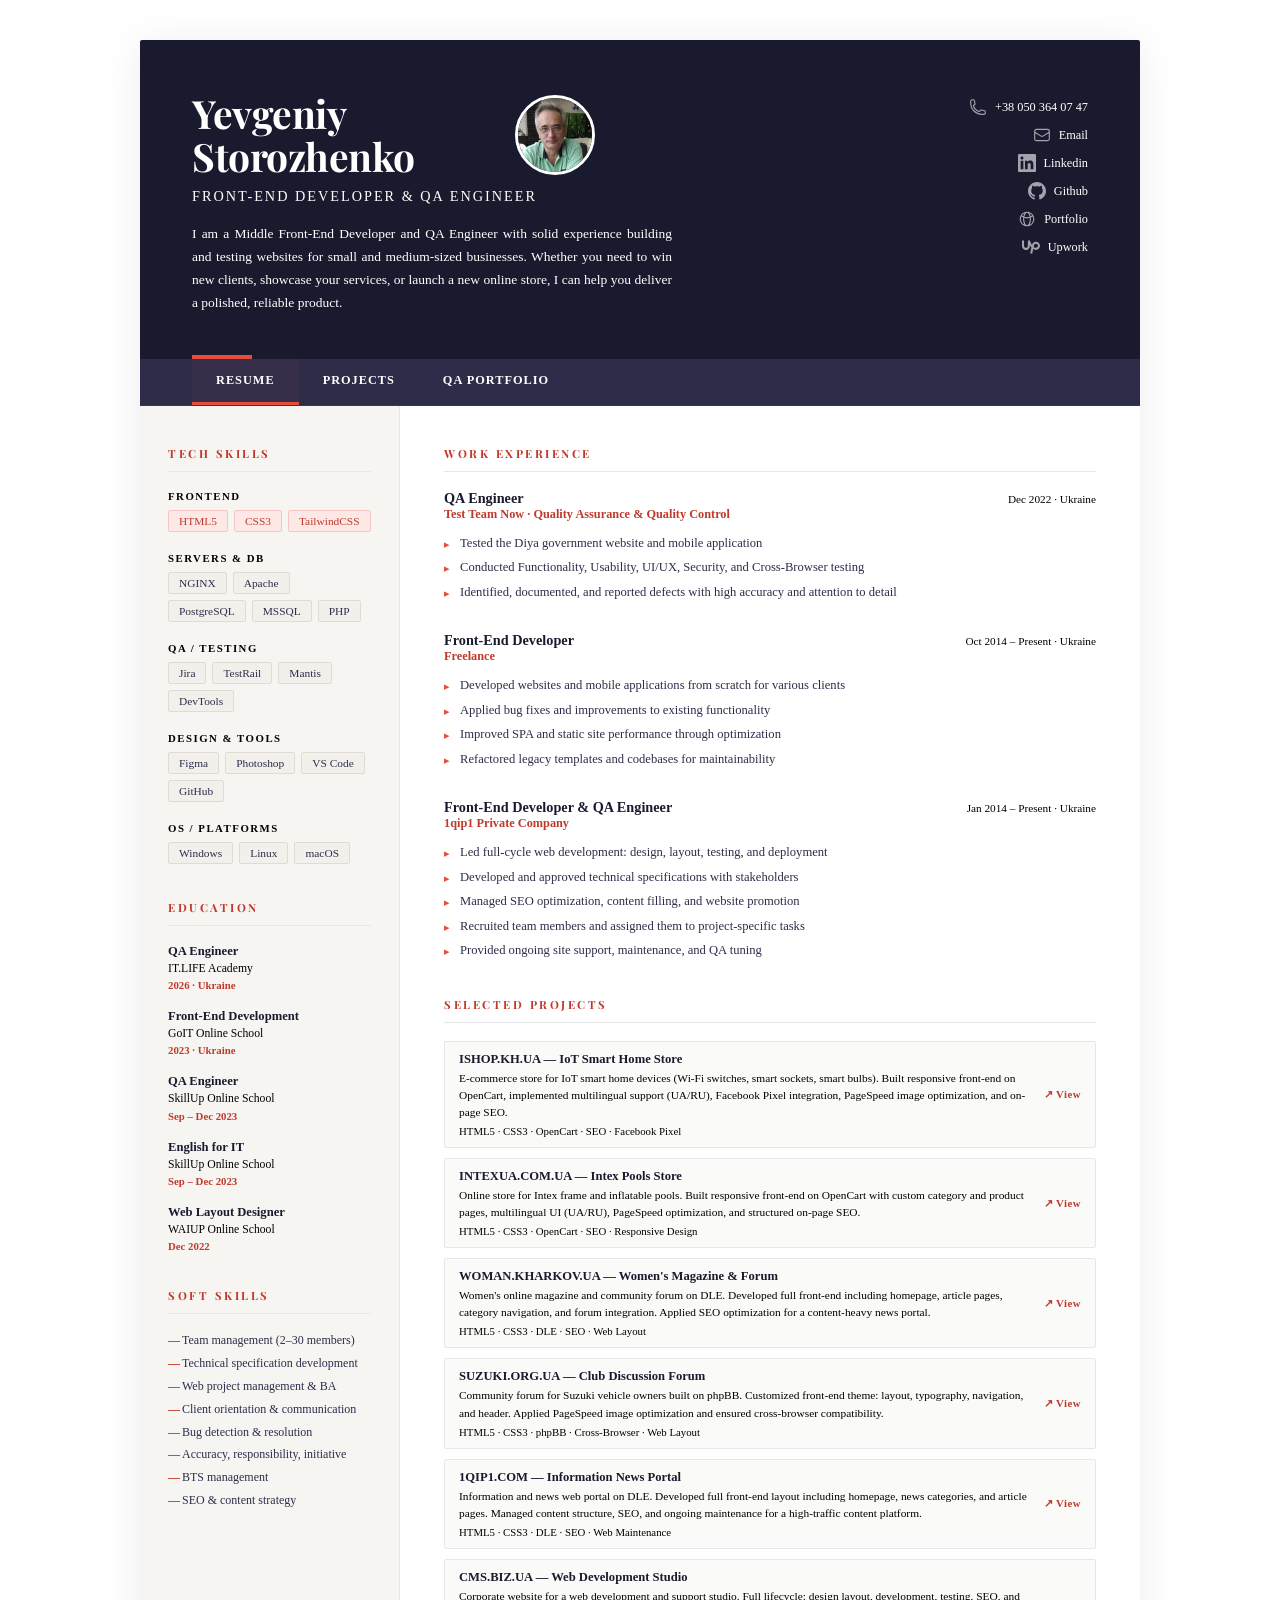
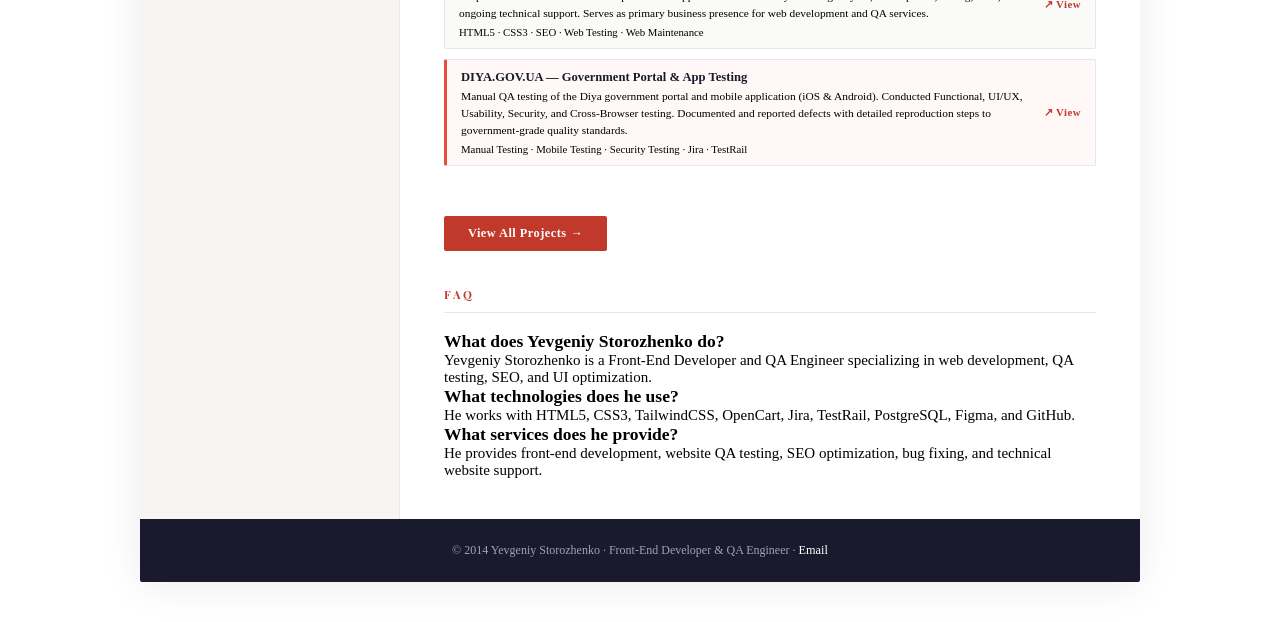
==== commit ab89fd35: "Update index.html" ====
--- a/index.html
+++ b/index.html
@@ -23,7 +23,7 @@
   <link
     href="https://fonts.googleapis.com/css2?family=Playfair+Display:wght@400;700&family=DM+Sans:wght@300;400;500;600&display=swap"
     rel="stylesheet">
-  <link rel="stylesheet" href="/styles/styles.css">
+  <link rel="stylesheet" href="styles/styles.css">
   <link rel="manifest" href="manifest.json">
   <link rel="canonical" href="https://portfolio.1qip1.com/">
   <link rel="icon" type="image/x-icon" href="/img/favicon.ico">
@@ -484,4 +484,4 @@
   </div>
 </body>
 
-</html>+</html>
--- a/styles/styles.css
+++ b/styles/styles.css
@@ -1,1187 +1,1188 @@
-/* ─── CSS VARIABLES ─── */
-:root {
-  --ink: #1a1a2e;
-  --ink2: #2d2d4a;
-  --accent: #c0392b;
-  --accent2: #e74c3c;
-  --accent3: #ffffff;
-  --muted: #000000;
-  --border: #e5e7eb;
-  --bg: #fafaf8;
-  --card: #ffffff;
-  --tag: #f3f0ec;
-  --success: #10b981;
-  --danger: #ef4444;
-  --warning: #f59e0b;
-}
-
-/* ─── RESET & BASE ─── */
-*,
-*::before,
-*::after {
-  box-sizing: border-box;
-  margin: 0;
-  padding: 0;
-}
-
-html {
-  font-size: 15px;
-  scroll-behavior: smooth;
-}
-
-img {
-  max-width: 100%;
-  height: auto;
-}
-
-.page {
-  max-width: 1000px;
-  margin: 40px auto;
-  background: var(--card, #ffffff);
-  box-shadow: 0 4px 40px rgba(0, 0, 0, 0.08);
-  border-radius: 2px;
-  overflow: hidden;
-}
-
-/* ─── HEADER ─── */
-.header {
-  display: grid;
-  grid-template-columns: 1fr auto;
-  gap: 32px;
-  padding: 52px 52px 44px;
-  background: var(--ink, #1a1a2e);
-  color: #fff;
-  position: relative;
-}
-
-.header::after {
-  content: '';
-  position: absolute;
-  bottom: 0;
-  left: 52px;
-  width: 60px;
-  height: 4px;
-  background: var(--accent2, #e74c3c);
-}
-
-.header.compact {
-  padding: 32px 52px 28px;
-}
-
-.header.compact::after {
-  left: 52px;
-}
-
-.header-name {
-  font-family: 'Playfair Display', serif;
-  font-size: 2.6rem;
-  font-weight: 700;
-  line-height: 1.1;
-  letter-spacing: -0.5px;
-  margin-bottom: 10px;
-  display: flex;
-  flex-direction: row;
-  align-items: center;
-  gap: 100px;
-  max-width: 480px;
-}
-
-.avatar {
-  width: 80px;
-  height: 80px;
-  border-radius: 50%;
-  object-fit: cover;
-  border: 3px solid #ffffff;
-  flex-shrink: 0;
-}
-
-.header-title {
-  font-size: 0.95rem;
-  font-weight: 500;
-  color: #ffffff;
-  letter-spacing: 2px;
-  text-transform: uppercase;
-  margin-bottom: 18px;
-}
-
-.header-summary {
-  font-size: 0.9rem;
-  color: #ffffff;
-  font-weight: 300;
-  max-width: 480px;
-  line-height: 1.7;
-  text-align: justify;
-}
-
-.header-contacts {
-  display: flex;
-  flex-direction: column;
-  gap: 10px;
-  align-items: flex-end;
-  justify-content: flex-start;
-  padding-top: 6px;
-  white-space: nowrap;
-}
-
-.compact-contacts {
-  gap: 8px;
-  padding-top: 0;
-}
-
-.contact-item {
-  display: flex;
-  align-items: center;
-  gap: 8px;
-  color: #ffffff;
-  font-size: 0.82rem;
-  text-decoration: none;
-  transition: color 0.2s;
-}
-
-.contact-item:hover {
-  color: var(--accent2, #e74c3c);
-}
-
-.contact-icon {
-  width: 18px;
-  height: 18px;
-  opacity: 0.6;
-  flex-shrink: 0;
-}
-
-/* ─── NAVIGATION ─── */
-.main-nav {
-  display: flex;
-  gap: 0;
-  background: var(--ink2, #2d2d4a);
-  padding: 0 52px;
-  border-bottom: 1px solid rgba(255, 255, 255, 0.05);
-}
-
-.nav-link {
-  padding: 14px 24px;
-  color: #ffffff;
-  text-decoration: none;
-  font-size: 0.82rem;
-  font-weight: 600;
-  letter-spacing: 1px;
-  text-transform: uppercase;
-  transition: all 0.2s;
-  border-bottom: 3px solid transparent;
-}
-
-.nav-link:hover {
-  color: #fff;
-  background: rgba(255, 255, 255, 0.03);
-}
-
-.nav-link.active {
-  color: #ffffff;
-  border-bottom-color: var(--accent2, #e74c3c);
-  background: rgba(231, 76, 60, 0.05);
-}
-
-/* ─── BODY ─── */
-.body {
-  display: grid;
-  grid-template-columns: 260px 1fr;
-}
-
-/* ─── SIDEBAR ─── */
-.sidebar {
-  background: #f7f5f2;
-  padding: 40px 28px;
-  border-right: 1px solid var(--border, #e5e7eb);
-}
-
-/* ─── MAIN ─── */
-.main {
-  padding: 40px 44px;
-}
-
-.main.full-width {
-  padding: 40px 52px;
-}
-
-/* ─── SECTION ─── */
-.section {
-  margin-bottom: 36px;
-}
-
-.section:last-child {
-  margin-bottom: 0;
-}
-
-.section-title {
-  font-family: 'Playfair Display', serif;
-  font-size: 0.75rem;
-  font-weight: 700;
-  letter-spacing: 2.5px;
-  text-transform: uppercase;
-  color: var(--accent, #c0392b);
-  margin-bottom: 18px;
-  padding-bottom: 10px;
-  border-bottom: 1px solid var(--border, #e5e7eb);
-}
-
-.section-desc {
-  font-size: 0.88rem;
-  color: var(--muted, #000000);
-  margin-bottom: 20px;
-  line-height: 1.6;
-}
-
-/* ─── SKILLS ─── */
-.skill-group {
-  margin-bottom: 20px;
-}
-
-.skill-group-label {
-  font-size: 0.72rem;
-  font-weight: 600;
-  text-transform: uppercase;
-  letter-spacing: 1.5px;
-  color: var(--muted, #000000);
-  margin-bottom: 8px;
-}
-
-.tags {
-  display: flex;
-  flex-wrap: wrap;
-  gap: 6px;
-}
-
-.tag {
-  background: var(--tag, #f3f0ec);
-  color: var(--ink2, #2d2d4a);
-  font-size: 0.76rem;
-  font-weight: 500;
-  padding: 4px 10px;
-  border-radius: 2px;
-  border: 1px solid #e0dbd4;
-}
-
-.tag.accent {
-  background: #fde8e6;
-  border-color: #f5c6c3;
-  color: var(--accent, #c0392b);
-}
-
-/* ─── EDUCATION ─── */
-.edu-item {
-  margin-bottom: 18px;
-}
-
-.edu-item:last-child {
-  margin-bottom: 0;
-}
-
-.edu-degree {
-  font-weight: 600;
-  font-size: 0.84rem;
-  color: var(--ink, #1a1a2e);
-  margin-bottom: 2px;
-}
-
-.edu-school {
-  font-size: 0.78rem;
-  color: var(--muted, #000000);
-  line-height: 1.4;
-}
-
-.edu-date {
-  font-size: 0.72rem;
-  color: var(--accent, #c0392b);
-  font-weight: 600;
-  margin-top: 2px;
-}
-
-/* ─── SOFT SKILLS ─── */
-.soft-list {
-  list-style: none;
-  display: flex;
-  flex-direction: column;
-  gap: 6px;
-}
-
-.soft-list li {
-  font-size: 0.8rem;
-  color: var(--ink2, #2d2d4a);
-  padding-left: 14px;
-  position: relative;
-  line-height: 1.4;
-}
-
-.soft-list li::before {
-  content: '—';
-  position: absolute;
-  left: 0;
-  color: var(--accent, #c0392b);
-  font-weight: 700;
-}
-
-/* ─── EXPERIENCE ─── */
-.exp-item {
-  margin-bottom: 30px;
-}
-
-.exp-item:last-child {
-  margin-bottom: 0;
-}
-
-.exp-header {
-  display: flex;
-  justify-content: space-between;
-  align-items: flex-start;
-  gap: 16px;
-  margin-bottom: 4px;
-}
-
-.exp-role {
-  font-weight: 700;
-  font-size: 0.95rem;
-  color: var(--ink, #1a1a2e);
-}
-
-.exp-company {
-  font-size: 0.82rem;
-  color: var(--accent, #c0392b);
-  font-weight: 600;
-  margin-bottom: 2px;
-}
-
-.exp-date {
-  font-size: 0.75rem;
-  color: var(--muted, #000000);
-  white-space: nowrap;
-  font-weight: 500;
-  padding-top: 3px;
-  flex-shrink: 0;
-}
-
-.exp-bullets {
-  list-style: none;
-  margin-top: 10px;
-  display: flex;
-  flex-direction: column;
-  gap: 5px;
-}
-
-.exp-bullets li {
-  font-size: 0.84rem;
-  color: var(--ink2, #2d2d4a);
-  padding-left: 16px;
-  position: relative;
-  line-height: 1.55;
-}
-
-.exp-bullets li::before {
-  content: '▸';
-  position: absolute;
-  left: 0;
-  color: var(--accent2, #e74c3c);
-  font-size: 0.7rem;
-  top: 3px;
-}
-
-/* ─── PROJECTS (Resume page) ─── */
-.project-item {
-  margin-bottom: 10px;
-  display: grid;
-  grid-template-columns: 1fr auto;
-  gap: 8px;
-  align-items: center;
-  padding: 10px 14px;
-  background: var(--bg, #fafaf8);
-  border: 1px solid var(--border, #e5e7eb);
-  border-radius: 2px;
-}
-
-.project-name {
-  font-weight: 600;
-  font-size: 0.84rem;
-  color: var(--ink, #1a1a2e);
-}
-
-.project-tags {
-  font-size: 0.72rem;
-  color: var(--muted, #000000);
-  margin-top: 2px;
-}
-
-.project-link {
-  font-size: 0.72rem;
-  color: var(--accent, #c0392b);
-  text-decoration: none;
-  font-weight: 600;
-  letter-spacing: 0.5px;
-  white-space: nowrap;
-}
-
-.project-link:hover {
-  text-decoration: underline;
-}
-
-.project-desc {
-  font-size: 0.76rem;
-  color: var(--muted, #000000);
-  margin-top: 3px;
-  margin-bottom: 4px;
-  line-height: 1.5;
-}
-
-.qa-project {
-  border-left: 3px solid var(--accent2, #e74c3c);
-  background: #fff8f7;
-}
-
-/* ─── BUTTON ─── */
-.btn-primary {
-  display: inline-block;
-  padding: 10px 24px;
-  background: var(--accent, #c0392b);
-  color: #fff;
-  text-decoration: none;
-  font-size: 0.82rem;
-  font-weight: 600;
-  letter-spacing: 0.5px;
-  border-radius: 2px;
-  transition: background 0.2s;
-}
-
-.btn-primary:hover {
-  background: var(--accent2, #e74c3c);
-}
-
-/* ─── PROJECTS PAGE ─── */
-.projects-intro {
-  font-size: 0.9rem;
-  color: var(--muted, #000000);
-  margin-bottom: 28px;
-  line-height: 1.7;
-}
-
-.project-category {
-  margin-bottom: 36px;
-}
-
-.project-category:last-child {
-  margin-bottom: 0;
-}
-
-.category-title {
-  font-family: 'Playfair Display', serif;
-  font-size: 1.1rem;
-  font-weight: 700;
-  color: var(--ink, #1a1a2e);
-  margin-bottom: 18px;
-  padding-bottom: 8px;
-  border-bottom: 2px solid var(--accent, #c0392b);
-  display: inline-block;
-}
-
-.project-card {
-  display: grid;
-  grid-template-columns: 280px 1fr;
-  gap: 0;
-  background: var(--card, #ffffff);
-  border: 1px solid var(--border, #e5e7eb);
-  border-radius: 4px;
-  overflow: hidden;
-  margin-bottom: 16px;
-  transition: box-shadow 0.2s;
-}
-
-.project-card:hover {
-  box-shadow: 0 4px 20px rgba(0, 0, 0, 0.08);
-}
-
-.project-card-image {
-  background: #f0eeea;
-  display: flex;
-  align-items: center;
-  justify-content: center;
-  overflow: hidden;
-  min-height: 180px;
-}
-
-.project-card-image img {
-  width: 100%;
-  height: 100%;
-  object-fit: cover;
-  display: block;
-}
-
-.project-card-content {
-  padding: 20px 24px;
-  display: flex;
-  flex-direction: column;
-}
-
-.project-card-header {
-  display: flex;
-  justify-content: space-between;
-  align-items: flex-start;
-  gap: 12px;
-  margin-bottom: 8px;
-}
-
-.project-card-name {
-  font-weight: 700;
-  font-size: 0.92rem;
-  color: var(--ink, #1a1a2e);
-  line-height: 1.3;
-}
-
-.project-card-year {
-  font-size: 0.72rem;
-  color: var(--muted, #000000);
-  font-weight: 600;
-  background: var(--tag, #f3f0ec);
-  padding: 2px 8px;
-  border-radius: 2px;
-  white-space: nowrap;
-}
-
-.project-card-desc {
-  font-size: 0.82rem;
-  color: var(--muted, #000000);
-  line-height: 1.6;
-  margin-bottom: 12px;
-  flex-grow: 1;
-}
-
-.project-card-tags {
-  display: flex;
-  flex-wrap: wrap;
-  gap: 5px;
-  margin-bottom: 12px;
-}
-
-.project-card-tags .tag {
-  font-size: 0.7rem;
-  padding: 2px 8px;
-}
-
-.project-card-link {
-  font-size: 0.78rem;
-  color: var(--accent, #c0392b);
-  text-decoration: none;
-  font-weight: 600;
-  align-self: flex-start;
-}
-
-.project-card-link:hover {
-  text-decoration: underline;
-}
-
-.project-card-link.disabled {
-  color: var(--muted, #000000);
-  cursor: not-allowed;
-}
-
-.project-card-link.disabled:hover {
-  text-decoration: none;
-}
-
-/* ─── QA PORTFOLIO ─── */
-.qa-header {
-  background: linear-gradient(135deg, var(--ink, #1a1a2e) 0%, var(--ink2, #2d2d4a) 100%);
-  color: #fff;
-  padding: 40px 44px;
-  margin: -40px -52px 36px -52px;
-  border-bottom: 3px solid var(--accent2, #e74c3c);
-}
-
-.qa-badge {
-  display: inline-block;
-  color: #fff;
-  font-size: 0.7rem;
-  font-weight: 700;
-  letter-spacing: 2px;
-  text-transform: uppercase;
-  padding: 4px 0px;
-  border-radius: 2px;
-  margin-bottom: 16px;
-}
-
-.qa-title {
-  font-family: 'Playfair Display', serif;
-  font-size: 1.6rem;
-  font-weight: 700;
-  line-height: 1.3;
-  margin-bottom: 10px;
-}
-
-.qa-subtitle {
-  font-size: 0.9rem;
-  color: #a0a0b8;
-  font-weight: 300;
-  line-height: 1.6;
-  margin-bottom: 20px;
-  max-width: 600px;
-}
-
-.qa-meta {
-  display: flex;
-  flex-wrap: wrap;
-  gap: 16px 28px;
-}
-
-.qa-meta-item {
-  font-size: 0.8rem;
-  color: #c8c8d8;
-}
-
-.qa-meta-item strong {
-  color: #fff;
-  font-weight: 600;
-}
-
-/* Scope Grid */
-.scope-grid {
-  display: grid;
-  grid-template-columns: repeat(3, 1fr);
-  gap: 16px;
-}
-
-.scope-card {
-  background: var(--bg, #fafaf8);
-  border: 1px solid var(--border, #e5e7eb);
-  border-radius: 4px;
-  padding: 20px;
-  text-align: center;
-}
-
-.scope-icon {
-  font-size: 1.8rem;
-  margin-bottom: 10px;
-}
-
-.scope-card h4 {
-  font-size: 0.85rem;
-  font-weight: 700;
-  color: var(--ink, #1a1a2e);
-  margin-bottom: 6px;
-}
-
-.scope-card p {
-  font-size: 0.78rem;
-  color: var(--muted, #000000);
-  line-height: 1.5;
-}
-
-/* Test Cases Table */
-.testcases-table-wrapper,
-.checklist-table-wrapper {
-  overflow-x: auto;
-  border: 1px solid var(--border, #e5e7eb);
-  border-radius: 4px;
-  margin-bottom: 20px;
-}
-
-.testcases-table,
-.checklist-table {
-  width: 100%;
-  border-collapse: collapse;
-  font-size: 0.82rem;
-}
-
-.testcases-table th,
-.checklist-table th {
-  background: var(--ink, #1a1a2e);
-  color: #fff;
-  font-weight: 600;
-  text-align: left;
-  padding: 10px 14px;
-  font-size: 0.75rem;
-  letter-spacing: 0.5px;
-  text-transform: uppercase;
-}
-
-.testcases-table td,
-.checklist-table td {
-  padding: 10px 14px;
-  border-bottom: 1px solid var(--border, #e5e7eb);
-  color: var(--ink2, #2d2d4a);
-  vertical-align: top;
-}
-
-.testcases-table tr:nth-child(even),
-.checklist-table tr:nth-child(even) {
-  background: #fafafa;
-}
-
-.testcases-table tr:hover,
-.checklist-table tr:hover {
-  background: #f3f0ec;
-}
-
-.testcases-table tr.fail-row,
-.checklist-table tr.fail-row {
-  background: #fef2f2;
-}
-
-.testcases-table tr.fail-row:hover,
-.checklist-table tr.fail-row:hover {
-  background: #fee2e2;
-}
-
-.testcases-table code {
-  background: #e8e8f0;
-  padding: 2px 6px;
-  border-radius: 3px;
-  font-size: 0.75rem;
-  font-family: 'Courier New', monospace;
-  color: var(--ink, #1a1a2e);
-}
-
-.priority {
-  display: inline-block;
-  padding: 2px 8px;
-  border-radius: 2px;
-  font-size: 0.7rem;
-  font-weight: 700;
-  text-transform: uppercase;
-  letter-spacing: 0.5px;
-}
-
-.priority.high {
-  background: #fee2e2;
-  color: #991b1b;
-}
-
-.priority.medium {
-  background: #fef3c7;
-  color: #92400e;
-}
-
-.priority.low {
-  background: #d1fae5;
-  color: #065f46;
-}
-
-.status {
-  display: inline-block;
-  padding: 2px 10px;
-  border-radius: 2px;
-  font-size: 0.7rem;
-  font-weight: 700;
-  text-transform: uppercase;
-  letter-spacing: 0.5px;
-}
-
-.status.pass {
-  background: #d1fae5;
-  color: #065f46;
-}
-
-.status.fail {
-  background: #fee2e2;
-  color: #991b1b;
-}
-
-.status-new {
-  color: var(--accent, #c0392b);
-  font-weight: 700;
-}
-
-/* Test Summary */
-.test-summary {
-  display: flex;
-  gap: 16px;
-  justify-content: center;
-}
-
-.summary-box {
-  text-align: center;
-  padding: 16px 28px;
-  border-radius: 4px;
-  min-width: 100px;
-}
-
-.summary-box.pass-box {
-  background: #ecfdf5;
-  border: 1px solid #a7f3d0;
-}
-
-.summary-box.fail-box {
-  background: #fef2f2;
-  border: 1px solid #fecaca;
-}
-
-.summary-box.total-box {
-  background: #f3f0ec;
-  border: 1px solid #e0dbd4;
-}
-
-.summary-box.rate-box {
-  background: #eff6ff;
-  border: 1px solid #bfdbfe;
-}
-
-.summary-number {
-  display: block;
-  font-size: 1.6rem;
-  font-weight: 700;
-  color: var(--ink, #1a1a2e);
-  line-height: 1;
-  margin-bottom: 4px;
-}
-
-.summary-label {
-  font-size: 0.72rem;
-  color: var(--muted, #000000);
-  text-transform: uppercase;
-  letter-spacing: 1px;
-  font-weight: 600;
-}
-
-/* Bug Reports */
-.bug-report {
-  background: var(--bg, #fafaf8);
-  border: 1px solid var(--border, #e5e7eb);
-  border-radius: 4px;
-  padding: 28px;
-  margin-bottom: 24px;
-}
-
-.bug-report:last-child {
-  margin-bottom: 0;
-}
-
-.bug-header {
-  display: flex;
-  align-items: center;
-  gap: 12px;
-  margin-bottom: 12px;
-  flex-wrap: wrap;
-}
-
-.bug-id {
-  background: var(--ink, #1a1a2e);
-  color: #fff;
-  font-size: 0.75rem;
-  font-weight: 700;
-  padding: 4px 10px;
-  border-radius: 2px;
-  letter-spacing: 1px;
-}
-
-.bug-severity,
-.bug-priority {
-  font-size: 0.7rem;
-  font-weight: 700;
-  padding: 3px 10px;
-  border-radius: 2px;
-  text-transform: uppercase;
-  letter-spacing: 0.5px;
-}
-
-.bug-severity.medium {
-  background: #fef3c7;
-  color: #92400e;
-}
-
-.bug-severity.low {
-  background: #d1fae5;
-  color: #065f46;
-}
-
-.bug-priority.high {
-  background: #fee2e2;
-  color: #991b1b;
-}
-
-.bug-priority.medium {
-  background: #fef3c7;
-  color: #92400e;
-}
-
-.bug-title {
-  font-size: 1rem;
-  font-weight: 700;
-  color: var(--ink, #1a1a2e);
-  margin-bottom: 16px;
-  line-height: 1.4;
-}
-
-.bug-grid {
-  display: grid;
-  grid-template-columns: repeat(auto-fit, minmax(200px, 1fr));
-  gap: 12px;
-  margin-bottom: 20px;
-  padding: 16px;
-  background: var(--card, #ffffff);
-  border-radius: 4px;
-  border: 1px solid var(--border, #e5e7eb);
-}
-
-.bug-field {
-  display: flex;
-  flex-direction: column;
-  gap: 2px;
-}
-
-.bug-label {
-  font-size: 0.7rem;
-  color: var(--muted, #000000);
-  text-transform: uppercase;
-  letter-spacing: 1px;
-  font-weight: 600;
-}
-
-.bug-value {
-  font-size: 0.82rem;
-  color: var(--ink2, #2d2d4a);
-  font-weight: 500;
-}
-
-.bug-section {
-  margin-bottom: 16px;
-}
-
-.bug-section:last-child {
-  margin-bottom: 0;
-}
-
-.bug-section h5 {
-  font-size: 0.78rem;
-  font-weight: 700;
-  color: var(--accent, #c0392b);
-  text-transform: uppercase;
-  letter-spacing: 1px;
-  margin-bottom: 6px;
-}
-
-.bug-section p {
-  font-size: 0.84rem;
-  color: var(--ink2, #2d2d4a);
-  line-height: 1.6;
-}
-
-.bug-section ol {
-  padding-left: 20px;
-  font-size: 0.84rem;
-  color: var(--ink2, #2d2d4a);
-  line-height: 1.8;
-}
-
-.bug-section.two-col {
-  display: grid;
-  grid-template-columns: 1fr 1fr;
-  gap: 20px;
-}
-
-.bug-section code {
-  background: #e8e8f0;
-  padding: 2px 6px;
-  border-radius: 3px;
-  font-family: 'Courier New', monospace;
-  font-size: 0.78rem;
-}
-
-/* Skills Demonstrated */
-.skills-demo {
-  display: flex;
-  flex-direction: column;
-  gap: 12px;
-}
-
-.skill-demo-item {
-  display: flex;
-  align-items: flex-start;
-  gap: 12px;
-  padding: 12px 16px;
-  background: var(--bg, #fafaf8);
-  border: 1px solid var(--border, #e5e7eb);
-  border-radius: 4px;
-  font-size: 0.85rem;
-  color: var(--ink2, #2d2d4a);
-  line-height: 1.6;
-}
-
-.skill-demo-check {
-  color: var(--success, #10b981);
-  font-weight: 700;
-  font-size: 1rem;
-  flex-shrink: 0;
-  margin-top: 1px;
-}
-
-/* ─── FOOTER ─── */
-.site-footer {
-  background: var(--ink, #1a1a2e);
-  color: #a0a0b8;
-  text-align: center;
-  padding: 24px 52px;
-  font-size: 0.8rem;
-}
-
-.site-footer a {
-  color: var(--accent3, #ffffff);
-  font-size: 0.82rem;
-  text-decoration: none;
-  transition: color 0.2s;
-}
-
-.site-footer a:hover {
-  text-decoration: underline;
-  color: var(--accent2, #e74c3c);
-}
-
-/* ─── PRINT ─── */
-@media print {
-  body {
-    background: #fff;
-  }
-
-  .page {
-    max-width: 100%;
-    margin: 0;
-    box-shadow: none;
-    border-radius: 0;
-  }
-
-  .main-nav {
-    display: none;
-  }
-
-  a {
-    color: inherit;
-    text-decoration: none;
-  }
-
-  .project-card {
-    break-inside: avoid;
-  }
-
-  .bug-report {
-    break-inside: avoid;
-  }
-}
-
-/* ─── RESPONSIVE ─── */
-@media (max-width: 900px) {
-  .scope-grid {
-    grid-template-columns: repeat(2, 1fr);
-  }
-
-  .project-card {
-    grid-template-columns: 1fr;
-  }
-
-  .project-card-image {
-    min-height: 200px;
-  }
-
-  .bug-section.two-col {
-    grid-template-columns: 1fr;
-  }
-
-  .header-name {
-    gap: 40px;
-    font-size: 2.4rem;
-  }
-
-  .avatar {
-    width: 70px;
-    height: 70px;
-  }
-}
-
-@media (max-width: 680px) {
-  .header {
-    grid-template-columns: 1fr;
-    padding: 32px 24px;
-  }
-
-  .header.compact {
-    padding: 24px 24px 20px;
-  }
-
-  .header-name {
-    font-size: 2.2rem;
-    gap: 20px;
-    flex-wrap: wrap;
-    justify-content: center;
-    text-align: left;
-  }
-
-  .avatar {
-    width: 60px;
-    height: 60px;
-    order: -1;
-  }
-
-  .header-contacts {
-    align-items: flex-start;
-  }
-
-  .compact-contacts {
-    flex-direction: row;
-    flex-wrap: wrap;
-  }
-
-  .main-nav {
-    padding: 0 20px;
-    flex-wrap: wrap;
-  }
-
-  .nav-link {
-    padding: 10px 16px;
-    font-size: 0.7rem;
-  }
-
-  .body {
-    grid-template-columns: 1fr;
-  }
-
-  .main {
-    padding: 28px 24px;
-  }
-
-  .main.full-width {
-    padding: 28px 24px;
-  }
-
-  .sidebar {
-    padding: 28px 24px;
-    border-right: none;
-    border-bottom: 1px solid var(--border, #e5e7eb);
-  }
-
-  .qa-header {
-    margin: -28px -24px 28px -24px;
-    padding: 28px 24px;
-  }
-
-  .scope-grid {
-    grid-template-columns: 1fr;
-  }
-
-  .test-summary {
-    flex-wrap: wrap;
-  }
-
-  .summary-box {
-    min-width: 80px;
-    padding: 12px 16px;
-  }
-
-  .bug-grid {
-    grid-template-columns: 1fr;
-  }
-
-  .testcases-table-wrapper,
-  .checklist-table-wrapper {
-    font-size: 0.75rem;
-  }
-
-  .testcases-table th,
-  .testcases-table td,
-  .checklist-table th,
-  .checklist-table td {
-    padding: 8px 10px;
-  }
+/* ─── CSS VARIABLES ─── */
+:root {
+  --ink: #1a1a2e;
+  --ink2: #2d2d4a;
+  --accent: #c0392b;
+  --accent2: #e74c3c;
+  --accent3: #ffffff;
+  --muted: #000000;
+  --border: #e5e7eb;
+  --bg: #fafaf8;
+  --card: #ffffff;
+  --tag: #f3f0ec;
+  --success: #10b981;
+  --danger: #ef4444;
+  --warning: #f59e0b;
+}
+
+/* ─── RESET & BASE ─── */
+*,
+*::before,
+*::after {
+  box-sizing: border-box;
+  margin: 0;
+  padding: 0;
+}
+
+html {
+  font-size: 15px;
+  scroll-behavior: smooth;
+}
+
+img {
+  max-width: 100%;
+  height: auto;
+}
+
+.page {
+  max-width: 1000px;
+  margin: 40px auto;
+  background: var(--card, #ffffff);
+  box-shadow: 0 4px 40px rgba(0, 0, 0, 0.08);
+  border-radius: 2px;
+  overflow: hidden;
+}
+
+/* ─── HEADER ─── */
+.header {
+  display: grid;
+  grid-template-columns: 1fr auto;
+  gap: 32px;
+  padding: 52px 52px 44px;
+  background: var(--ink, #1a1a2e);
+  color: #fff;
+  position: relative;
+}
+
+.header::after {
+  content: '';
+  position: absolute;
+  bottom: 0;
+  left: 52px;
+  width: 60px;
+  height: 4px;
+  background: var(--accent2, #e74c3c);
+}
+
+.header.compact {
+  padding: 32px 52px 28px;
+}
+
+.header.compact::after {
+  left: 52px;
+}
+
+.header-name {
+  font-family: 'Playfair Display', serif;
+  font-size: 2.6rem;
+  font-weight: 700;
+  line-height: 1.1;
+  letter-spacing: -0.5px;
+  margin-bottom: 10px;
+  display: flex;
+  flex-direction: row;
+  align-items: center;
+  gap: 100px;
+  max-width: 480px;
+}
+
+.avatar {
+  width: 80px;
+  height: 80px;
+  border-radius: 50%;
+  object-fit: cover;
+  border: 3px solid #ffffff;
+  flex-shrink: 0;
+}
+
+.header-title {
+  font-size: 0.95rem;
+  font-weight: 500;
+  color: #ffffff;
+  letter-spacing: 2px;
+  text-transform: uppercase;
+  margin-bottom: 18px;
+}
+
+.header-summary {
+  font-size: 0.9rem;
+  color: #ffffff;
+  font-weight: 300;
+  max-width: 480px;
+  line-height: 1.7;
+  text-align: justify;
+}
+
+.header-contacts {
+  display: flex;
+  flex-direction: column;
+  gap: 10px;
+  align-items: flex-end;
+  justify-content: flex-start;
+  padding-top: 6px;
+  white-space: nowrap;
+}
+
+.compact-contacts {
+  gap: 8px;
+  padding-top: 0;
+}
+
+.contact-item {
+  display: flex;
+  align-items: center;
+  gap: 8px;
+  color: #ffffff;
+  font-size: 0.82rem;
+  text-decoration: none;
+  transition: color 0.2s;
+}
+
+.contact-item:hover {
+  color: var(--accent2, #e74c3c);
+}
+
+.contact-icon {
+  width: 18px;
+  height: 18px;
+  opacity: 0.6;
+  flex-shrink: 0;
+}
+
+/* ─── NAVIGATION ─── */
+.main-nav {
+  display: flex;
+  gap: 0;
+  background: var(--ink2, #2d2d4a);
+  padding: 0 52px;
+  border-bottom: 1px solid rgba(255, 255, 255, 0.05);
+}
+
+.nav-link {
+  padding: 14px 24px;
+  color: #ffffff;
+  text-decoration: none;
+  font-size: 0.82rem;
+  font-weight: 600;
+  letter-spacing: 1px;
+  text-transform: uppercase;
+  transition: all 0.2s;
+  border-bottom: 3px solid transparent;
+}
+
+.nav-link:hover {
+  color: #fff;
+  background: rgba(255, 255, 255, 0.03);
+}
+
+.nav-link.active {
+  color: #ffffff;
+  border-bottom-color: var(--accent2, #e74c3c);
+  background: rgba(231, 76, 60, 0.05);
+}
+
+/* ─── BODY ─── */
+.body {
+  display: grid;
+  grid-template-columns: 260px 1fr;
+}
+
+/* ─── SIDEBAR ─── */
+.sidebar {
+  background: #f7f5f2;
+  padding: 40px 28px;
+  border-right: 1px solid var(--border, #e5e7eb);
+}
+
+/* ─── MAIN ─── */
+.main {
+  padding: 40px 44px;
+}
+
+.main.full-width {
+  padding: 40px 52px;
+}
+
+/* ─── SECTION ─── */
+.section {
+  margin-bottom: 36px;
+}
+
+.section:last-child {
+  margin-bottom: 0;
+}
+
+.section-title {
+  font-family: 'Playfair Display', serif;
+  font-size: 0.75rem;
+  font-weight: 700;
+  letter-spacing: 2.5px;
+  text-transform: uppercase;
+  color: var(--accent, #c0392b);
+  margin-bottom: 18px;
+  padding-bottom: 10px;
+  border-bottom: 1px solid var(--border, #e5e7eb);
+}
+
+.section-desc {
+  font-size: 0.88rem;
+  color: var(--muted, #000000);
+  margin-bottom: 20px;
+  line-height: 1.6;
+}
+
+/* ─── SKILLS ─── */
+.skill-group {
+  margin-bottom: 20px;
+}
+
+.skill-group-label {
+  font-size: 0.72rem;
+  font-weight: 600;
+  text-transform: uppercase;
+  letter-spacing: 1.5px;
+  color: var(--muted, #000000);
+  margin-bottom: 8px;
+}
+
+.tags {
+  display: flex;
+  flex-wrap: wrap;
+  gap: 6px;
+}
+
+.tag {
+  background: var(--tag, #f3f0ec);
+  color: var(--ink2, #2d2d4a);
+  font-size: 0.76rem;
+  font-weight: 500;
+  padding: 4px 10px;
+  border-radius: 2px;
+  border: 1px solid #e0dbd4;
+}
+
+.tag.accent {
+  background: #fde8e6;
+  border-color: #f5c6c3;
+  color: var(--accent, #c0392b);
+}
+
+/* ─── EDUCATION ─── */
+.edu-item {
+  margin-bottom: 18px;
+}
+
+.edu-item:last-child {
+  margin-bottom: 0;
+}
+
+.edu-degree {
+  font-weight: 600;
+  font-size: 0.84rem;
+  color: var(--ink, #1a1a2e);
+  margin-bottom: 2px;
+}
+
+.edu-school {
+  font-size: 0.78rem;
+  color: var(--muted, #000000);
+  line-height: 1.4;
+}
+
+.edu-date {
+  font-size: 0.72rem;
+  color: var(--accent, #c0392b);
+  font-weight: 600;
+  margin-top: 2px;
+}
+
+/* ─── SOFT SKILLS ─── */
+.soft-list {
+  list-style: none;
+  display: flex;
+  flex-direction: column;
+  gap: 6px;
+}
+
+.soft-list li {
+  font-size: 0.8rem;
+  color: var(--ink2, #2d2d4a);
+  padding-left: 14px;
+  position: relative;
+  line-height: 1.4;
+}
+
+.soft-list li::before {
+  content: '—';
+  position: absolute;
+  left: 0;
+  color: var(--accent, #c0392b);
+  font-weight: 700;
+}
+
+/* ─── EXPERIENCE ─── */
+.exp-item {
+  margin-bottom: 30px;
+}
+
+.exp-item:last-child {
+  margin-bottom: 0;
+}
+
+.exp-header {
+  display: flex;
+  justify-content: space-between;
+  align-items: flex-start;
+  gap: 16px;
+  margin-bottom: 4px;
+}
+
+.exp-role {
+  font-weight: 700;
+  font-size: 0.95rem;
+  color: var(--ink, #1a1a2e);
+}
+
+.exp-company {
+  font-size: 0.82rem;
+  color: var(--accent, #c0392b);
+  font-weight: 600;
+  margin-bottom: 2px;
+}
+
+.exp-date {
+  font-size: 0.75rem;
+  color: var(--muted, #000000);
+  white-space: nowrap;
+  font-weight: 500;
+  padding-top: 3px;
+  flex-shrink: 0;
+}
+
+.exp-bullets {
+  list-style: none;
+  margin-top: 10px;
+  display: flex;
+  flex-direction: column;
+  gap: 5px;
+}
+
+.exp-bullets li {
+  font-size: 0.84rem;
+  color: var(--ink2, #2d2d4a);
+  padding-left: 16px;
+  position: relative;
+  line-height: 1.55;
+}
+
+.exp-bullets li::before {
+  content: '▸';
+  position: absolute;
+  left: 0;
+  color: var(--accent2, #e74c3c);
+  font-size: 0.7rem;
+  top: 3px;
+}
+
+/* ─── PROJECTS (Resume page) ─── */
+.project-item {
+  margin-bottom: 10px;
+  display: grid;
+  grid-template-columns: 1fr auto;
+  gap: 8px;
+  align-items: center;
+  padding: 10px 14px;
+  background: var(--bg, #fafaf8);
+  border: 1px solid var(--border, #e5e7eb);
+  border-radius: 2px;
+}
+
+.project-name {
+  font-weight: 600;
+  font-size: 0.84rem;
+  color: var(--ink, #1a1a2e);
+}
+
+.project-tags {
+  font-size: 0.72rem;
+  color: var(--muted, #000000);
+  margin-top: 2px;
+}
+
+.project-link {
+  font-size: 0.72rem;
+  color: var(--accent, #c0392b);
+  text-decoration: none;
+  font-weight: 600;
+  letter-spacing: 0.5px;
+  white-space: nowrap;
+}
+
+.project-link:hover {
+  text-decoration: underline;
+}
+
+.project-desc {
+  font-size: 0.76rem;
+  color: var(--muted, #000000);
+  margin-top: 3px;
+  margin-bottom: 4px;
+  line-height: 1.5;
+}
+
+.qa-project {
+  border-left: 3px solid var(--accent2, #e74c3c);
+  background: #fff8f7;
+}
+
+/* ─── BUTTON ─── */
+.btn-primary {
+  display: inline-block;
+  padding: 10px 24px;
+  background: var(--accent, #c0392b);
+  color: #fff;
+  text-decoration: none;
+  font-size: 0.82rem;
+  font-weight: 600;
+  letter-spacing: 0.5px;
+  border-radius: 2px;
+  transition: background 0.2s;
+  margin-top: 40px;
+}
+
+.btn-primary:hover {
+  background: var(--accent2, #e74c3c);
+}
+
+/* ─── PROJECTS PAGE ─── */
+.projects-intro {
+  font-size: 0.9rem;
+  color: var(--muted, #000000);
+  margin-bottom: 28px;
+  line-height: 1.7;
+}
+
+.project-category {
+  margin-bottom: 36px;
+}
+
+.project-category:last-child {
+  margin-bottom: 0;
+}
+
+.category-title {
+  font-family: 'Playfair Display', serif;
+  font-size: 1.1rem;
+  font-weight: 700;
+  color: var(--ink, #1a1a2e);
+  margin-bottom: 18px;
+  padding-bottom: 8px;
+  border-bottom: 2px solid var(--accent, #c0392b);
+  display: inline-block;
+}
+
+.project-card {
+  display: grid;
+  grid-template-columns: 280px 1fr;
+  gap: 0;
+  background: var(--card, #ffffff);
+  border: 1px solid var(--border, #e5e7eb);
+  border-radius: 4px;
+  overflow: hidden;
+  margin-bottom: 16px;
+  transition: box-shadow 0.2s;
+}
+
+.project-card:hover {
+  box-shadow: 0 4px 20px rgba(0, 0, 0, 0.08);
+}
+
+.project-card-image {
+  background: #f0eeea;
+  display: flex;
+  align-items: center;
+  justify-content: center;
+  overflow: hidden;
+  min-height: 180px;
+}
+
+.project-card-image img {
+  width: 100%;
+  height: 100%;
+  object-fit: cover;
+  display: block;
+}
+
+.project-card-content {
+  padding: 20px 24px;
+  display: flex;
+  flex-direction: column;
+}
+
+.project-card-header {
+  display: flex;
+  justify-content: space-between;
+  align-items: flex-start;
+  gap: 12px;
+  margin-bottom: 8px;
+}
+
+.project-card-name {
+  font-weight: 700;
+  font-size: 0.92rem;
+  color: var(--ink, #1a1a2e);
+  line-height: 1.3;
+}
+
+.project-card-year {
+  font-size: 0.72rem;
+  color: var(--muted, #000000);
+  font-weight: 600;
+  background: var(--tag, #f3f0ec);
+  padding: 2px 8px;
+  border-radius: 2px;
+  white-space: nowrap;
+}
+
+.project-card-desc {
+  font-size: 0.82rem;
+  color: var(--muted, #000000);
+  line-height: 1.6;
+  margin-bottom: 12px;
+  flex-grow: 1;
+}
+
+.project-card-tags {
+  display: flex;
+  flex-wrap: wrap;
+  gap: 5px;
+  margin-bottom: 12px;
+}
+
+.project-card-tags .tag {
+  font-size: 0.7rem;
+  padding: 2px 8px;
+}
+
+.project-card-link {
+  font-size: 0.78rem;
+  color: var(--accent, #c0392b);
+  text-decoration: none;
+  font-weight: 600;
+  align-self: flex-start;
+}
+
+.project-card-link:hover {
+  text-decoration: underline;
+}
+
+.project-card-link.disabled {
+  color: var(--muted, #000000);
+  cursor: not-allowed;
+}
+
+.project-card-link.disabled:hover {
+  text-decoration: none;
+}
+
+/* ─── QA PORTFOLIO ─── */
+.qa-header {
+  background: linear-gradient(135deg, var(--ink, #1a1a2e) 0%, var(--ink2, #2d2d4a) 100%);
+  color: #fff;
+  padding: 40px 44px;
+  margin: -40px -52px 36px -52px;
+  border-bottom: 3px solid var(--accent2, #e74c3c);
+}
+
+.qa-badge {
+  display: inline-block;
+  color: #fff;
+  font-size: 0.7rem;
+  font-weight: 700;
+  letter-spacing: 2px;
+  text-transform: uppercase;
+  padding: 4px 0px;
+  border-radius: 2px;
+  margin-bottom: 16px;
+}
+
+.qa-title {
+  font-family: 'Playfair Display', serif;
+  font-size: 1.6rem;
+  font-weight: 700;
+  line-height: 1.3;
+  margin-bottom: 10px;
+}
+
+.qa-subtitle {
+  font-size: 0.9rem;
+  color: #a0a0b8;
+  font-weight: 300;
+  line-height: 1.6;
+  margin-bottom: 20px;
+  max-width: 600px;
+}
+
+.qa-meta {
+  display: flex;
+  flex-wrap: wrap;
+  gap: 16px 28px;
+}
+
+.qa-meta-item {
+  font-size: 0.8rem;
+  color: #c8c8d8;
+}
+
+.qa-meta-item strong {
+  color: #fff;
+  font-weight: 600;
+}
+
+/* Scope Grid */
+.scope-grid {
+  display: grid;
+  grid-template-columns: repeat(3, 1fr);
+  gap: 16px;
+}
+
+.scope-card {
+  background: var(--bg, #fafaf8);
+  border: 1px solid var(--border, #e5e7eb);
+  border-radius: 4px;
+  padding: 20px;
+  text-align: center;
+}
+
+.scope-icon {
+  font-size: 1.8rem;
+  margin-bottom: 10px;
+}
+
+.scope-card h4 {
+  font-size: 0.85rem;
+  font-weight: 700;
+  color: var(--ink, #1a1a2e);
+  margin-bottom: 6px;
+}
+
+.scope-card p {
+  font-size: 0.78rem;
+  color: var(--muted, #000000);
+  line-height: 1.5;
+}
+
+/* Test Cases Table */
+.testcases-table-wrapper,
+.checklist-table-wrapper {
+  overflow-x: auto;
+  border: 1px solid var(--border, #e5e7eb);
+  border-radius: 4px;
+  margin-bottom: 20px;
+}
+
+.testcases-table,
+.checklist-table {
+  width: 100%;
+  border-collapse: collapse;
+  font-size: 0.82rem;
+}
+
+.testcases-table th,
+.checklist-table th {
+  background: var(--ink, #1a1a2e);
+  color: #fff;
+  font-weight: 600;
+  text-align: left;
+  padding: 10px 14px;
+  font-size: 0.75rem;
+  letter-spacing: 0.5px;
+  text-transform: uppercase;
+}
+
+.testcases-table td,
+.checklist-table td {
+  padding: 10px 14px;
+  border-bottom: 1px solid var(--border, #e5e7eb);
+  color: var(--ink2, #2d2d4a);
+  vertical-align: top;
+}
+
+.testcases-table tr:nth-child(even),
+.checklist-table tr:nth-child(even) {
+  background: #fafafa;
+}
+
+.testcases-table tr:hover,
+.checklist-table tr:hover {
+  background: #f3f0ec;
+}
+
+.testcases-table tr.fail-row,
+.checklist-table tr.fail-row {
+  background: #fef2f2;
+}
+
+.testcases-table tr.fail-row:hover,
+.checklist-table tr.fail-row:hover {
+  background: #fee2e2;
+}
+
+.testcases-table code {
+  background: #e8e8f0;
+  padding: 2px 6px;
+  border-radius: 3px;
+  font-size: 0.75rem;
+  font-family: 'Courier New', monospace;
+  color: var(--ink, #1a1a2e);
+}
+
+.priority {
+  display: inline-block;
+  padding: 2px 8px;
+  border-radius: 2px;
+  font-size: 0.7rem;
+  font-weight: 700;
+  text-transform: uppercase;
+  letter-spacing: 0.5px;
+}
+
+.priority.high {
+  background: #fee2e2;
+  color: #991b1b;
+}
+
+.priority.medium {
+  background: #fef3c7;
+  color: #92400e;
+}
+
+.priority.low {
+  background: #d1fae5;
+  color: #065f46;
+}
+
+.status {
+  display: inline-block;
+  padding: 2px 10px;
+  border-radius: 2px;
+  font-size: 0.7rem;
+  font-weight: 700;
+  text-transform: uppercase;
+  letter-spacing: 0.5px;
+}
+
+.status.pass {
+  background: #d1fae5;
+  color: #065f46;
+}
+
+.status.fail {
+  background: #fee2e2;
+  color: #991b1b;
+}
+
+.status-new {
+  color: var(--accent, #c0392b);
+  font-weight: 700;
+}
+
+/* Test Summary */
+.test-summary {
+  display: flex;
+  gap: 16px;
+  justify-content: center;
+}
+
+.summary-box {
+  text-align: center;
+  padding: 16px 28px;
+  border-radius: 4px;
+  min-width: 100px;
+}
+
+.summary-box.pass-box {
+  background: #ecfdf5;
+  border: 1px solid #a7f3d0;
+}
+
+.summary-box.fail-box {
+  background: #fef2f2;
+  border: 1px solid #fecaca;
+}
+
+.summary-box.total-box {
+  background: #f3f0ec;
+  border: 1px solid #e0dbd4;
+}
+
+.summary-box.rate-box {
+  background: #eff6ff;
+  border: 1px solid #bfdbfe;
+}
+
+.summary-number {
+  display: block;
+  font-size: 1.6rem;
+  font-weight: 700;
+  color: var(--ink, #1a1a2e);
+  line-height: 1;
+  margin-bottom: 4px;
+}
+
+.summary-label {
+  font-size: 0.72rem;
+  color: var(--muted, #000000);
+  text-transform: uppercase;
+  letter-spacing: 1px;
+  font-weight: 600;
+}
+
+/* Bug Reports */
+.bug-report {
+  background: var(--bg, #fafaf8);
+  border: 1px solid var(--border, #e5e7eb);
+  border-radius: 4px;
+  padding: 28px;
+  margin-bottom: 24px;
+}
+
+.bug-report:last-child {
+  margin-bottom: 0;
+}
+
+.bug-header {
+  display: flex;
+  align-items: center;
+  gap: 12px;
+  margin-bottom: 12px;
+  flex-wrap: wrap;
+}
+
+.bug-id {
+  background: var(--ink, #1a1a2e);
+  color: #fff;
+  font-size: 0.75rem;
+  font-weight: 700;
+  padding: 4px 10px;
+  border-radius: 2px;
+  letter-spacing: 1px;
+}
+
+.bug-severity,
+.bug-priority {
+  font-size: 0.7rem;
+  font-weight: 700;
+  padding: 3px 10px;
+  border-radius: 2px;
+  text-transform: uppercase;
+  letter-spacing: 0.5px;
+}
+
+.bug-severity.medium {
+  background: #fef3c7;
+  color: #92400e;
+}
+
+.bug-severity.low {
+  background: #d1fae5;
+  color: #065f46;
+}
+
+.bug-priority.high {
+  background: #fee2e2;
+  color: #991b1b;
+}
+
+.bug-priority.medium {
+  background: #fef3c7;
+  color: #92400e;
+}
+
+.bug-title {
+  font-size: 1rem;
+  font-weight: 700;
+  color: var(--ink, #1a1a2e);
+  margin-bottom: 16px;
+  line-height: 1.4;
+}
+
+.bug-grid {
+  display: grid;
+  grid-template-columns: repeat(auto-fit, minmax(200px, 1fr));
+  gap: 12px;
+  margin-bottom: 20px;
+  padding: 16px;
+  background: var(--card, #ffffff);
+  border-radius: 4px;
+  border: 1px solid var(--border, #e5e7eb);
+}
+
+.bug-field {
+  display: flex;
+  flex-direction: column;
+  gap: 2px;
+}
+
+.bug-label {
+  font-size: 0.7rem;
+  color: var(--muted, #000000);
+  text-transform: uppercase;
+  letter-spacing: 1px;
+  font-weight: 600;
+}
+
+.bug-value {
+  font-size: 0.82rem;
+  color: var(--ink2, #2d2d4a);
+  font-weight: 500;
+}
+
+.bug-section {
+  margin-bottom: 16px;
+}
+
+.bug-section:last-child {
+  margin-bottom: 0;
+}
+
+.bug-section h5 {
+  font-size: 0.78rem;
+  font-weight: 700;
+  color: var(--accent, #c0392b);
+  text-transform: uppercase;
+  letter-spacing: 1px;
+  margin-bottom: 6px;
+}
+
+.bug-section p {
+  font-size: 0.84rem;
+  color: var(--ink2, #2d2d4a);
+  line-height: 1.6;
+}
+
+.bug-section ol {
+  padding-left: 20px;
+  font-size: 0.84rem;
+  color: var(--ink2, #2d2d4a);
+  line-height: 1.8;
+}
+
+.bug-section.two-col {
+  display: grid;
+  grid-template-columns: 1fr 1fr;
+  gap: 20px;
+}
+
+.bug-section code {
+  background: #e8e8f0;
+  padding: 2px 6px;
+  border-radius: 3px;
+  font-family: 'Courier New', monospace;
+  font-size: 0.78rem;
+}
+
+/* Skills Demonstrated */
+.skills-demo {
+  display: flex;
+  flex-direction: column;
+  gap: 12px;
+}
+
+.skill-demo-item {
+  display: flex;
+  align-items: flex-start;
+  gap: 12px;
+  padding: 12px 16px;
+  background: var(--bg, #fafaf8);
+  border: 1px solid var(--border, #e5e7eb);
+  border-radius: 4px;
+  font-size: 0.85rem;
+  color: var(--ink2, #2d2d4a);
+  line-height: 1.6;
+}
+
+.skill-demo-check {
+  color: var(--success, #10b981);
+  font-weight: 700;
+  font-size: 1rem;
+  flex-shrink: 0;
+  margin-top: 1px;
+}
+
+/* ─── FOOTER ─── */
+.site-footer {
+  background: var(--ink, #1a1a2e);
+  color: #a0a0b8;
+  text-align: center;
+  padding: 24px 52px;
+  font-size: 0.8rem;
+}
+
+.site-footer a {
+  color: var(--accent3, #ffffff);
+  font-size: 0.82rem;
+  text-decoration: none;
+  transition: color 0.2s;
+}
+
+.site-footer a:hover {
+  text-decoration: underline;
+  color: var(--accent2, #e74c3c);
+}
+
+/* ─── PRINT ─── */
+@media print {
+  body {
+    background: #fff;
+  }
+
+  .page {
+    max-width: 100%;
+    margin: 0;
+    box-shadow: none;
+    border-radius: 0;
+  }
+
+  .main-nav {
+    display: none;
+  }
+
+  a {
+    color: inherit;
+    text-decoration: none;
+  }
+
+  .project-card {
+    break-inside: avoid;
+  }
+
+  .bug-report {
+    break-inside: avoid;
+  }
+}
+
+/* ─── RESPONSIVE ─── */
+@media (max-width: 900px) {
+  .scope-grid {
+    grid-template-columns: repeat(2, 1fr);
+  }
+
+  .project-card {
+    grid-template-columns: 1fr;
+  }
+
+  .project-card-image {
+    min-height: 200px;
+  }
+
+  .bug-section.two-col {
+    grid-template-columns: 1fr;
+  }
+
+  .header-name {
+    gap: 40px;
+    font-size: 2.4rem;
+  }
+
+  .avatar {
+    width: 70px;
+    height: 70px;
+  }
+}
+
+@media (max-width: 680px) {
+  .header {
+    grid-template-columns: 1fr;
+    padding: 32px 24px;
+  }
+
+  .header.compact {
+    padding: 24px 24px 20px;
+  }
+
+  .header-name {
+    font-size: 2.2rem;
+    gap: 20px;
+    flex-wrap: wrap;
+    justify-content: center;
+    text-align: left;
+  }
+
+  .avatar {
+    width: 60px;
+    height: 60px;
+    order: -1;
+  }
+
+  .header-contacts {
+    align-items: flex-start;
+  }
+
+  .compact-contacts {
+    flex-direction: row;
+    flex-wrap: wrap;
+  }
+
+  .main-nav {
+    padding: 0 20px;
+    flex-wrap: wrap;
+  }
+
+  .nav-link {
+    padding: 10px 16px;
+    font-size: 0.7rem;
+  }
+
+  .body {
+    grid-template-columns: 1fr;
+  }
+
+  .main {
+    padding: 28px 24px;
+  }
+
+  .main.full-width {
+    padding: 28px 24px;
+  }
+
+  .sidebar {
+    padding: 28px 24px;
+    border-right: none;
+    border-bottom: 1px solid var(--border, #e5e7eb);
+  }
+
+  .qa-header {
+    margin: -28px -24px 28px -24px;
+    padding: 28px 24px;
+  }
+
+  .scope-grid {
+    grid-template-columns: 1fr;
+  }
+
+  .test-summary {
+    flex-wrap: wrap;
+  }
+
+  .summary-box {
+    min-width: 80px;
+    padding: 12px 16px;
+  }
+
+  .bug-grid {
+    grid-template-columns: 1fr;
+  }
+
+  .testcases-table-wrapper,
+  .checklist-table-wrapper {
+    font-size: 0.75rem;
+  }
+
+  .testcases-table th,
+  .testcases-table td,
+  .checklist-table th,
+  .checklist-table td {
+    padding: 8px 10px;
+  }
 }
